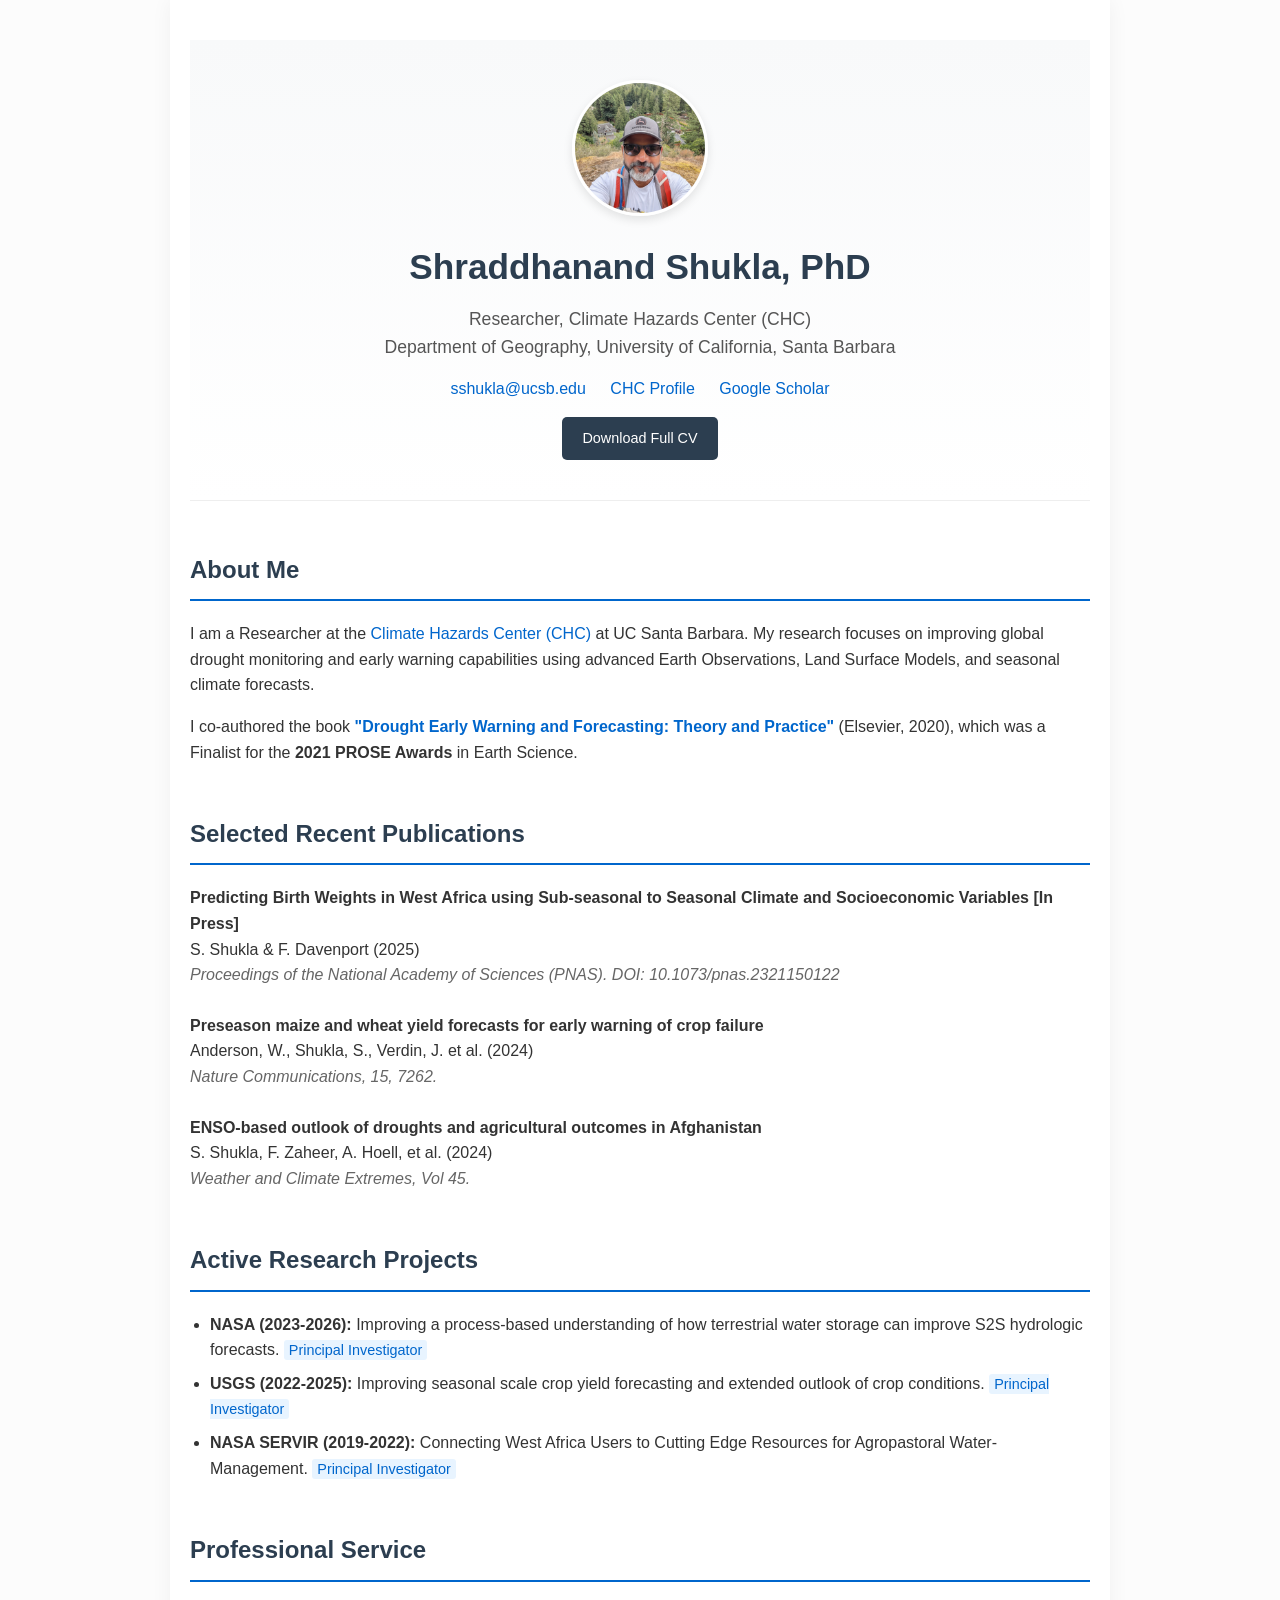
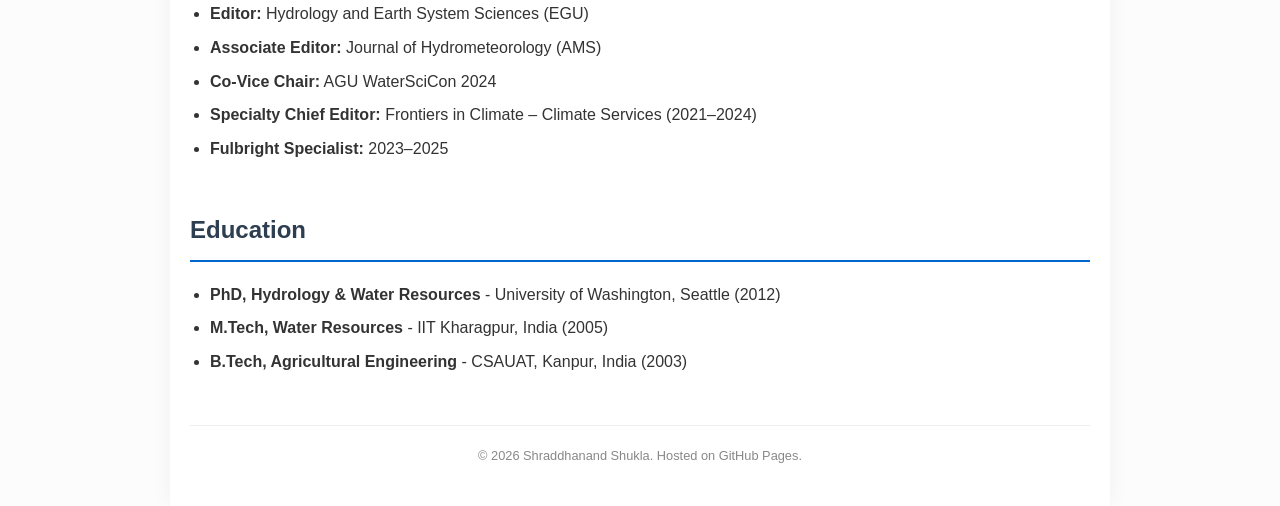
==== index.html @ ea3b76b4 "Revise Fulbright Specialist dates and remove paragraph Updated the Fulbright Specialist tenure and r" ====
<!DOCTYPE html>
<html lang="en">
<head>
    <meta charset="UTF-8">
    <meta name="viewport" content="width=device-width, initial-scale=1.0">
    <title>Shraddhanand Shukla, PhD | Climate Hazards Center</title>
    <style>
        /* Modern, Clean Academic Styling */
        body { 
            font-family: -apple-system, BlinkMacSystemFont, "Segoe UI", Roboto, "Helvetica Neue", Arial, sans-serif; 
            line-height: 1.6; 
            color: #333; 
            background-color: #fcfcfc;
            margin: 0; 
            padding: 0; 
        }
        
        .container {
            max-width: 900px; 
            margin: 0 auto; 
            padding: 40px 20px; 
            background-color: #ffffff;
            box-shadow: 0 0 20px rgba(0,0,0,0.05);
            min-height: 100vh;
        }

        /* Header Section */
        header { 
            text-align: center; 
            padding-bottom: 40px; 
            border-bottom: 1px solid #eee; 
            margin-bottom: 40px;
            background: linear-gradient(to bottom, #f8f9fa, #ffffff);
            padding-top: 40px;
        }
        
        /* UPDATED: Profile Photo is now smaller (130px) */
        .profile-photo {
            width: 130px;
            height: 130px;
            border-radius: 50%;
            object-fit: cover;
            border: 3px solid white; /* Slightly thinner border */
            box-shadow: 0 4px 10px rgba(0,0,0,0.1);
            margin-bottom: 15px;
        }

        h1 { 
            margin: 0 0 10px 0; 
            color: #2c3e50; 
            font-size: 2.2em; /* Slightly adjusted for balance */
        }
        .subtitle { 
            color: #555; 
            font-size: 1.1em; 
            font-weight: 300; 
            margin-bottom: 15px; 
        }
        .contact-links { margin-top: 15px; }
        .contact-links a {
            color: #0066cc;
            text-decoration: none;
            margin: 0 10px;
            font-weight: 500;
        }
        .contact-links a:hover { text-decoration: underline; }

        /* Buttons */
        .btn {
            display: inline-block;
            background-color: #2c3e50;
            color: white !important;
            padding: 10px 20px;
            border-radius: 5px;
            text-decoration: none;
            font-size: 0.9em;
            margin-top: 15px;
        }
        .btn:hover { background-color: #445e76; }

        /* Sections */
        h2 { 
            color: #2c3e50; 
            border-bottom: 2px solid #0066cc; 
            padding-bottom: 10px; 
            margin-top: 50px; 
            font-size: 1.5em;
        }
        
        p a { color: #0066cc; text-decoration: none; }
        p a:hover { text-decoration: underline; }

        /* Research Items */
        .project-item, .pub-item { margin-bottom: 25px; }
        .pub-title { font-weight: 700; color: #333; }
        .pub-journal { font-style: italic; color: #666; }
        .highlight { background-color: #e8f4ff; padding: 2px 5px; border-radius: 3px; font-size: 0.9em; color: #0066cc; }

        ul { padding-left: 20px; }
        li { margin-bottom: 8px; }
        
        footer {
            margin-top: 50px; 
            padding-top: 20px; 
            border-top: 1px solid #eee; 
            color: #888; 
            font-size: 0.8em; 
            text-align: center;
        }
    </style>
</head>
<body>

<div class="container">

    <header>
        <img src="profile.jpg" alt="Shraddhanand Shukla" class="profile-photo">
        
        <h1>Shraddhanand Shukla, PhD</h1>
        <div class="subtitle">
            Researcher, Climate Hazards Center (CHC)<br>
            Department of Geography, University of California, Santa Barbara
        </div>
        <div class="contact-links">
            <a href="mailto:sshukla@ucsb.edu">sshukla@ucsb.edu</a>
            <a href="https://chc.ucsb.edu/people/shraddhanand-shukla" target="_blank">CHC Profile</a>
            <a href="https://scholar.google.com/citations?user=wtJoeUIAAAAJ&hl=en" target="_blank">Google Scholar</a>
        </div>
        
        <a href="cv.pdf" class="btn">Download Full CV</a>
    </header>

    <section>
        <h2>About Me</h2>
        <p>
            I am a Researcher at the <a href="https://chc.ucsb.edu/" target="_blank">Climate Hazards Center (CHC)</a> at UC Santa Barbara. 
            My research focuses on improving global drought monitoring and early warning capabilities using advanced Earth Observations, Land Surface Models, and seasonal climate forecasts.
        </p>
        <p>
            I co-authored the book <a href="https://www.sciencedirect.com/book/monograph/9780128140116/drought-early-warning-and-forecasting" target="_blank"><strong>"Drought Early Warning and Forecasting: Theory and Practice"</strong></a> (Elsevier, 2020), which was a Finalist for the <strong>2021 PROSE Awards</strong> in Earth Science.
        </p>
    </section>

    <section>
        <h2>Selected Recent Publications</h2>
        
        <div class="pub-item">
            <div class="pub-title">Predicting Birth Weights in West Africa using Sub-seasonal to Seasonal Climate and Socioeconomic Variables [In Press]</div>
            <div>S. Shukla & F. Davenport (2025)</div>
            <div class="pub-journal">Proceedings of the National Academy of Sciences (PNAS). DOI: 10.1073/pnas.2321150122</div>
        </div>

        <div class="pub-item">
            <div class="pub-title">Preseason maize and wheat yield forecasts for early warning of crop failure</div>
            <div>Anderson, W., Shukla, S., Verdin, J. et al. (2024)</div>
            <div class="pub-journal">Nature Communications, 15, 7262.</div>
        </div>

        <div class="pub-item">
            <div class="pub-title">ENSO-based outlook of droughts and agricultural outcomes in Afghanistan</div>
            <div>S. Shukla, F. Zaheer, A. Hoell, et al. (2024)</div>
            <div class="pub-journal">Weather and Climate Extremes, Vol 45.</div>
        </div>
    </section>

    <section>
        <h2>Active Research Projects</h2>
        <ul>
            <li>
                <strong>NASA (2023-2026):</strong> Improving a process-based understanding of how terrestrial water storage can improve S2S hydrologic forecasts. <span class="highlight">Principal Investigator</span>
            </li>
            <li>
                <strong>USGS (2022-2025):</strong> Improving seasonal scale crop yield forecasting and extended outlook of crop conditions. <span class="highlight">Principal Investigator</span>
            </li>
            <li>
                <strong>NASA SERVIR (2019-2022):</strong> Connecting West Africa Users to Cutting Edge Resources for Agropastoral Water-Management. <span class="highlight">Principal Investigator</span>
            </li>
        </ul>
    </section>

    <section>
        <h2>Professional Service</h2>
        <ul>
            <li><strong>Editor:</strong> Hydrology and Earth System Sciences (EGU)</li>
            <li><strong>Associate Editor:</strong> Journal of Hydrometeorology (AMS)</li>
            <li><strong>Co-Vice Chair:</strong> AGU WaterSciCon 2024</li>
            <li><strong>Specialty Chief Editor:</strong> Frontiers in Climate – Climate Services (2021–2024)</li>
            <li><strong>Fulbright Specialist:</strong> 2023–2025</li>
        </ul>
    </section>

    <section>
        <h2>Education</h2>
        <ul>
            <li><strong>PhD, Hydrology & Water Resources</strong> - University of Washington, Seattle (2012)</li>
            <li><strong>M.Tech, Water Resources</strong> - IIT Kharagpur, India (2005)</li>
            <li><strong>B.Tech, Agricultural Engineering</strong> - CSAUAT, Kanpur, India (2003)</li>
        </ul>
    </section>

    <footer>
        &copy; 2026 Shraddhanand Shukla. Hosted on GitHub Pages.
    </footer>

</div>

</body>
</html>
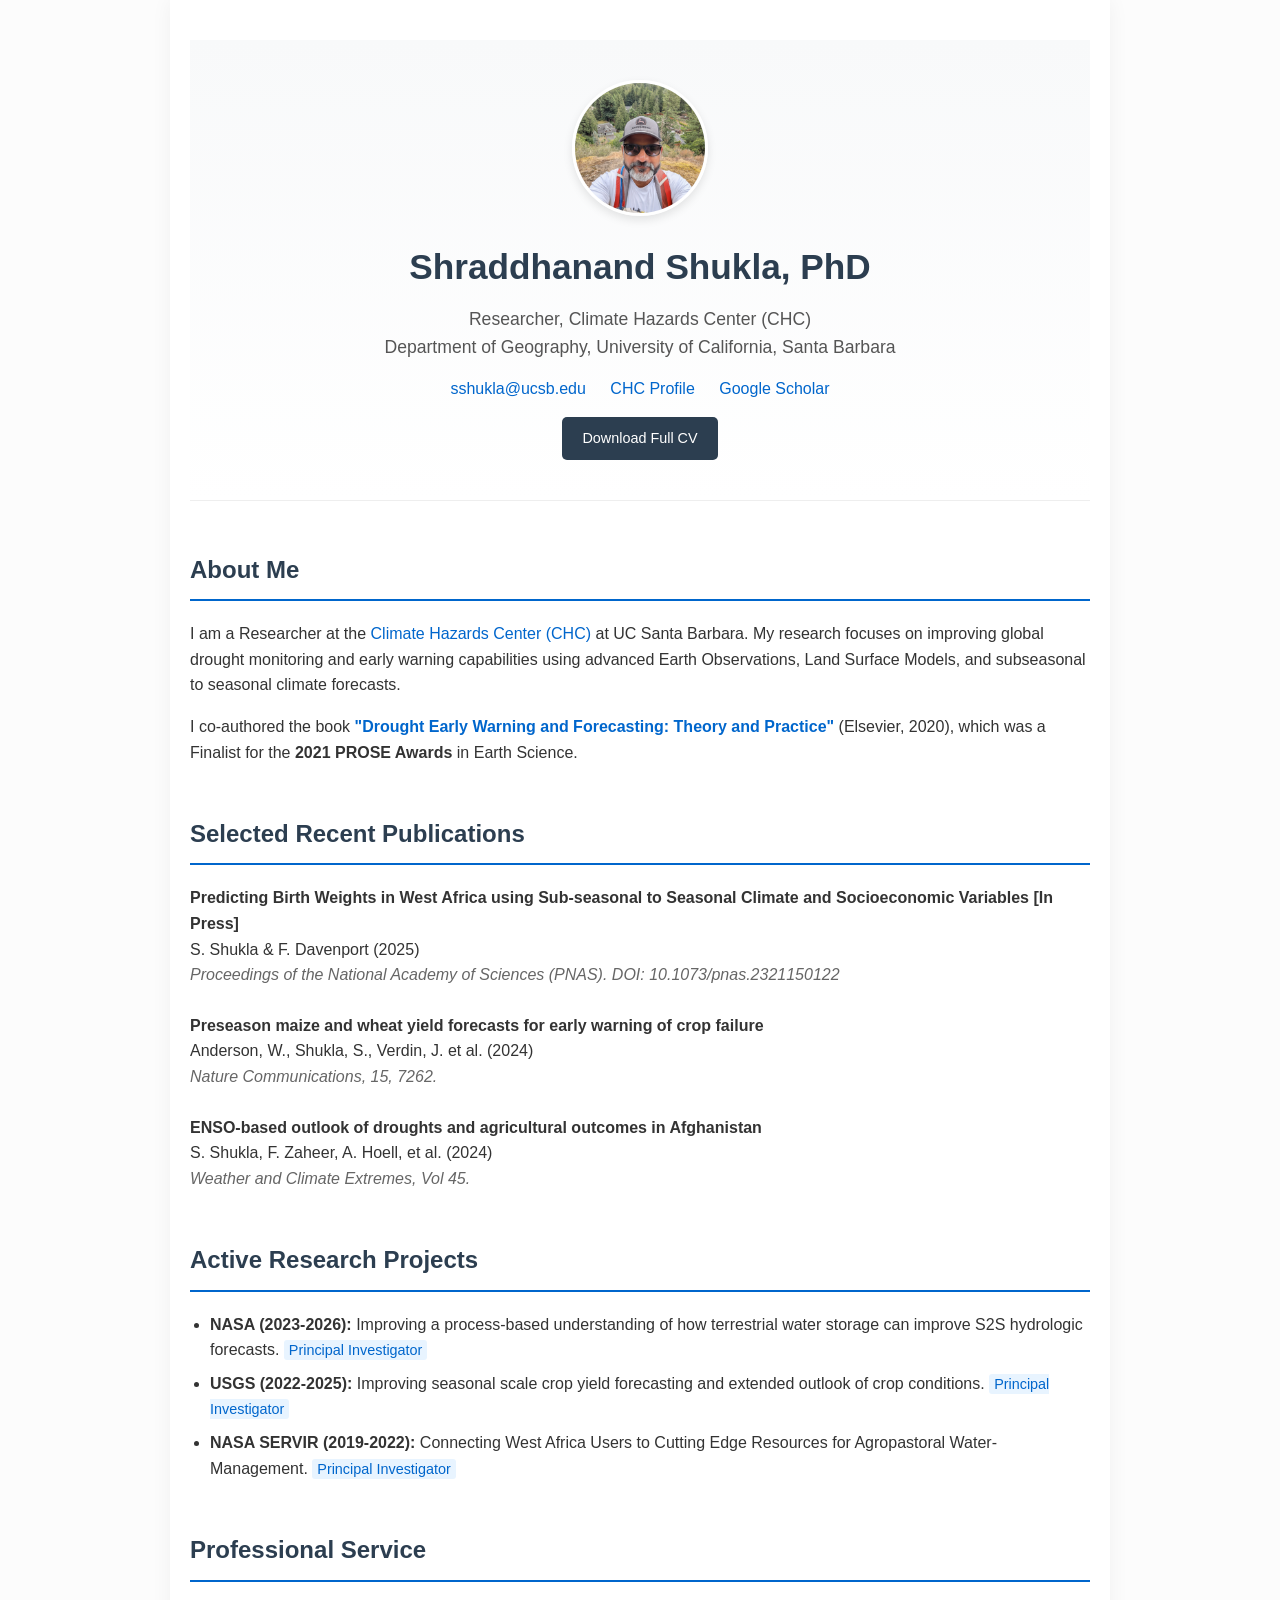
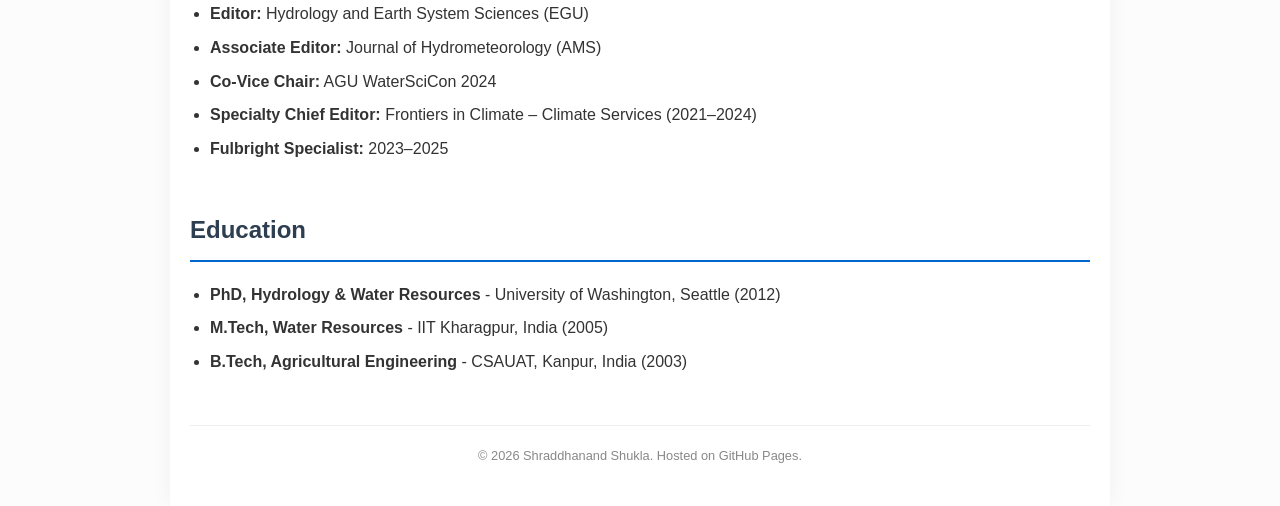
==== commit 16e3d433: "Update research focus to include subseasonal forecasts" ====
--- a/index.html
+++ b/index.html
@@ -134,7 +134,7 @@
         <h2>About Me</h2>
         <p>
             I am a Researcher at the <a href="https://chc.ucsb.edu/" target="_blank">Climate Hazards Center (CHC)</a> at UC Santa Barbara. 
-            My research focuses on improving global drought monitoring and early warning capabilities using advanced Earth Observations, Land Surface Models, and seasonal climate forecasts.
+            My research focuses on improving global drought monitoring and early warning capabilities using advanced Earth Observations, Land Surface Models, and subseasonal to seasonal climate forecasts.
         </p>
         <p>
             I co-authored the book <a href="https://www.sciencedirect.com/book/monograph/9780128140116/drought-early-warning-and-forecasting" target="_blank"><strong>"Drought Early Warning and Forecasting: Theory and Practice"</strong></a> (Elsevier, 2020), which was a Finalist for the <strong>2021 PROSE Awards</strong> in Earth Science.
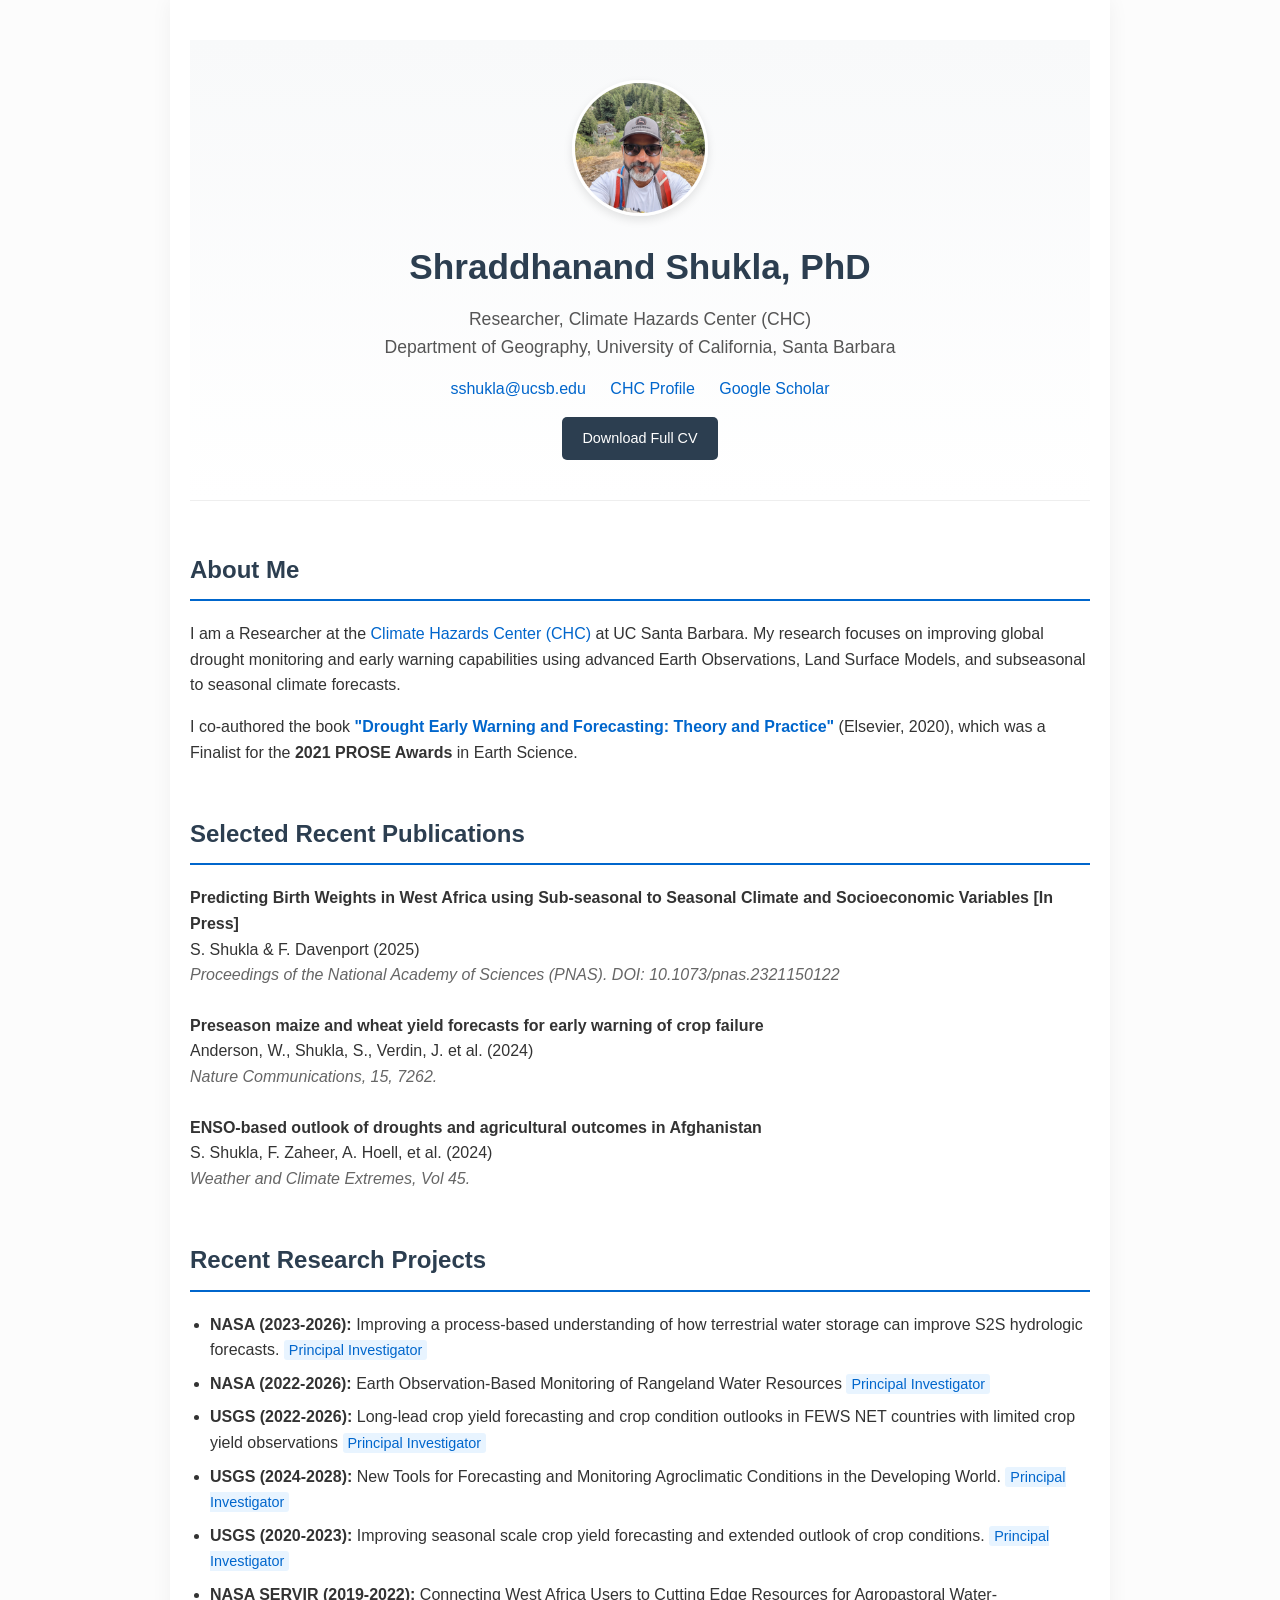
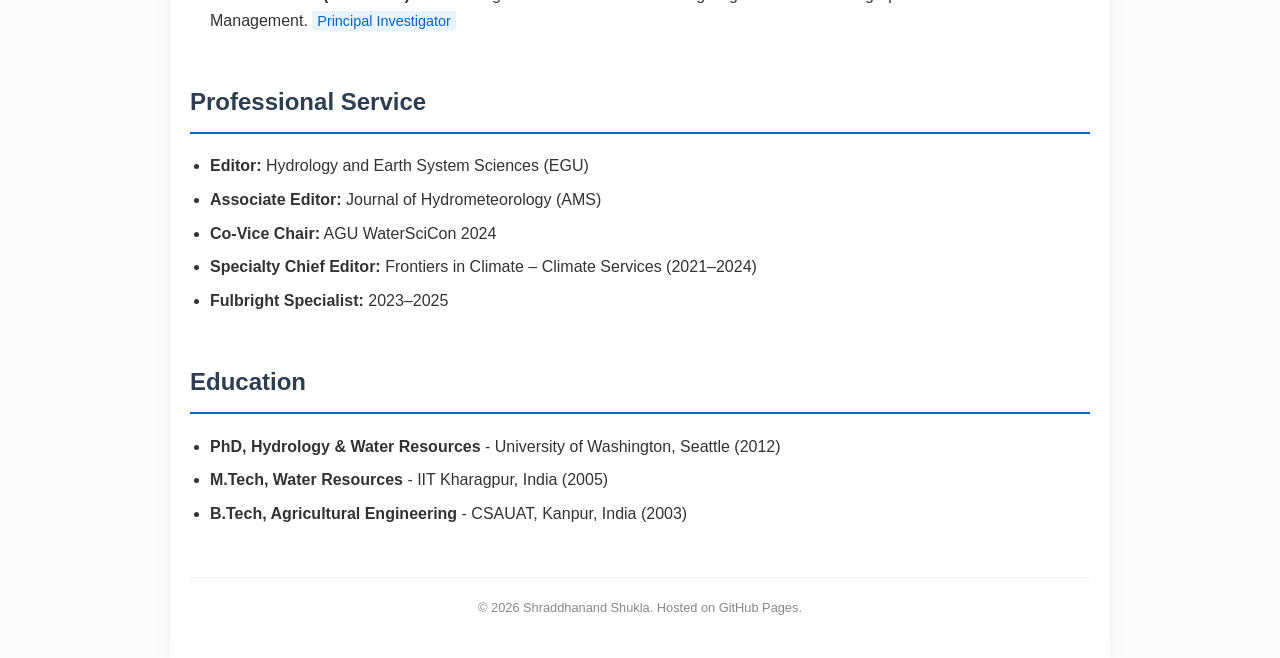
==== commit 0e12c25b: "Rename section from 'Active' to 'Recent Research Projects'" ====
--- a/index.html
+++ b/index.html
@@ -164,14 +164,24 @@
     </section>
 
     <section>
-        <h2>Active Research Projects</h2>
+        <h2>Recent Research Projects</h2>
         <ul>
             <li>
                 <strong>NASA (2023-2026):</strong> Improving a process-based understanding of how terrestrial water storage can improve S2S hydrologic forecasts. <span class="highlight">Principal Investigator</span>
             </li>
+             <li>
+                <strong>NASA (2022-2026):</strong> Earth Observation-Based Monitoring of Rangeland Water Resources <span class="highlight">Principal Investigator</span>
+            </li>
             <li>
-                <strong>USGS (2022-2025):</strong> Improving seasonal scale crop yield forecasting and extended outlook of crop conditions. <span class="highlight">Principal Investigator</span>
-            </li>
+                <strong>USGS (2022-2026):</strong> Long-lead crop yield forecasting and crop condition outlooks in FEWS NET countries with limited crop yield observations 
+ <span class="highlight">Principal Investigator</span>
+            </li>
+             <li>
+                <strong>USGS (2024-2028):</strong> New Tools for Forecasting and Monitoring Agroclimatic Conditions in the Developing World. <span class="highlight">Principal Investigator</span>
+            </li>
+             <li>
+                <strong>USGS (2020-2023):</strong> Improving seasonal scale crop yield forecasting and extended outlook of crop conditions. <span class="highlight">Principal Investigator</span>
+            </li>   
             <li>
                 <strong>NASA SERVIR (2019-2022):</strong> Connecting West Africa Users to Cutting Edge Resources for Agropastoral Water-Management. <span class="highlight">Principal Investigator</span>
             </li>
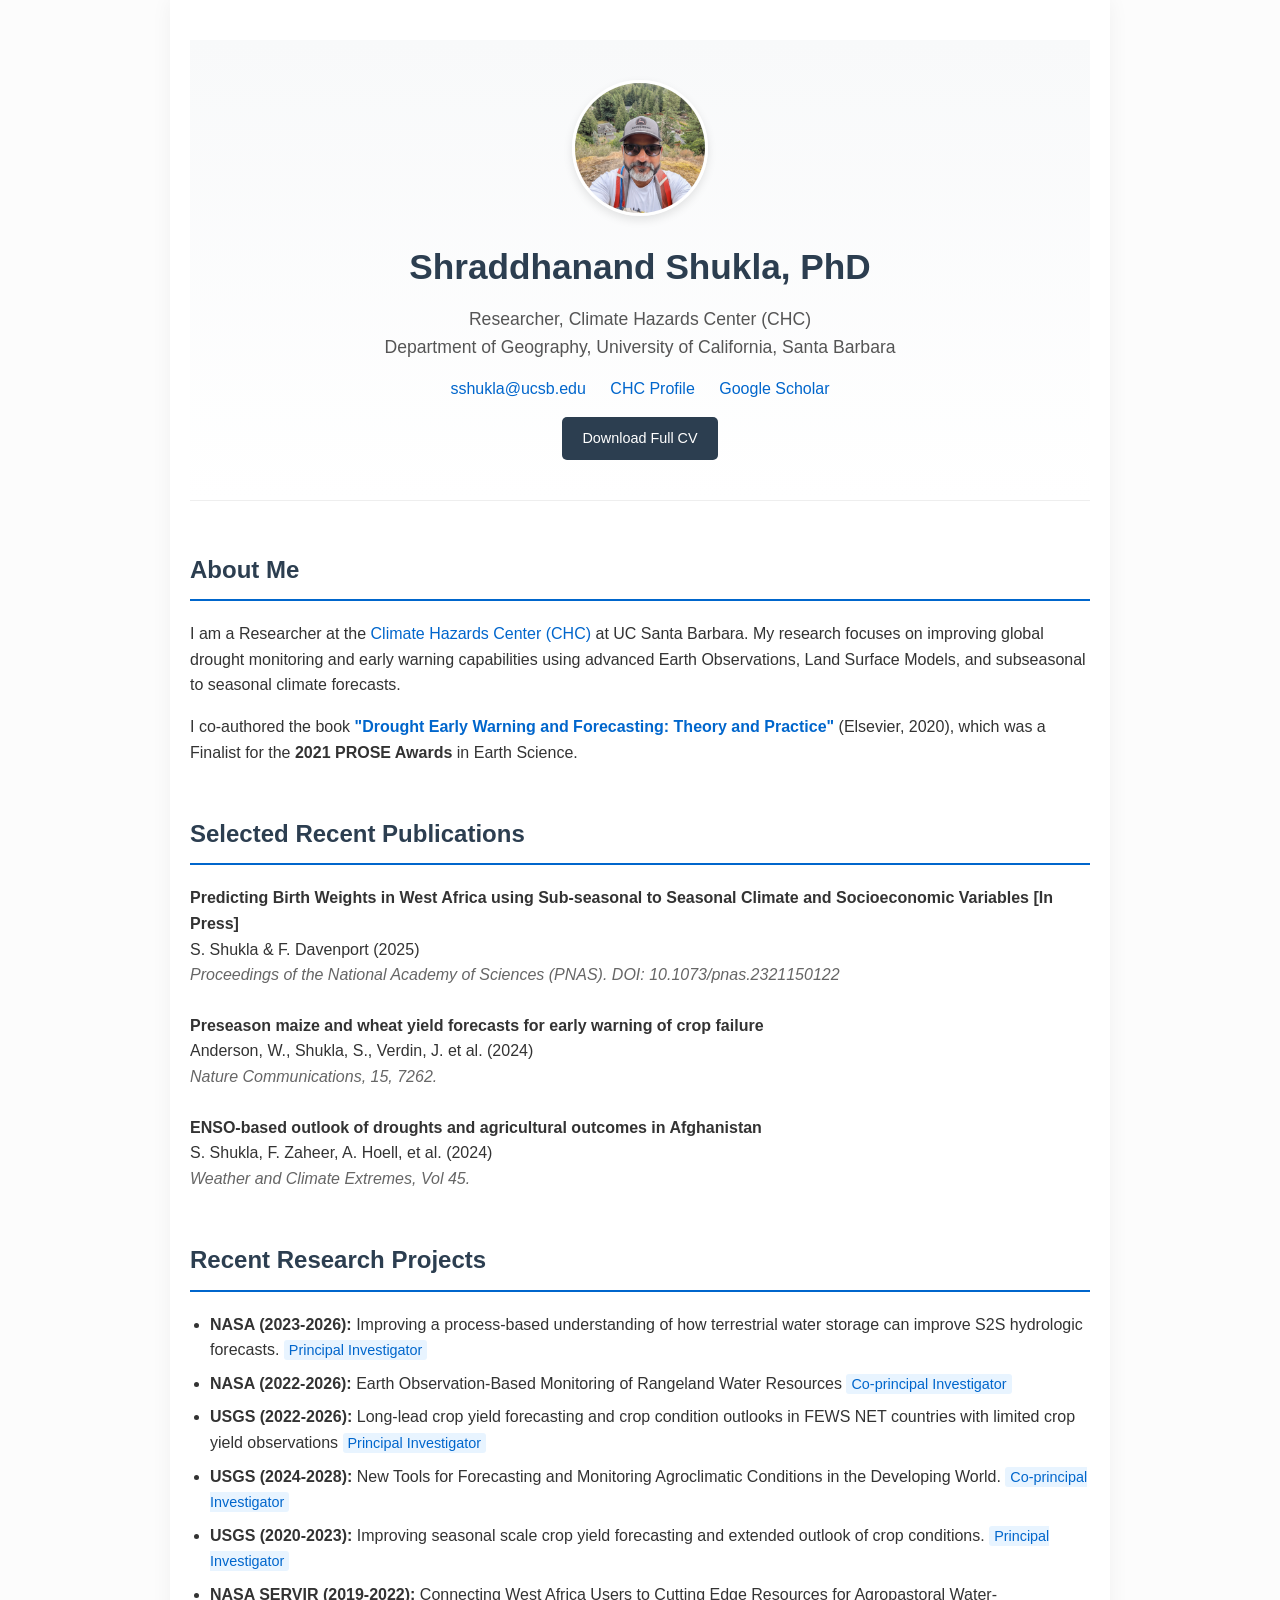
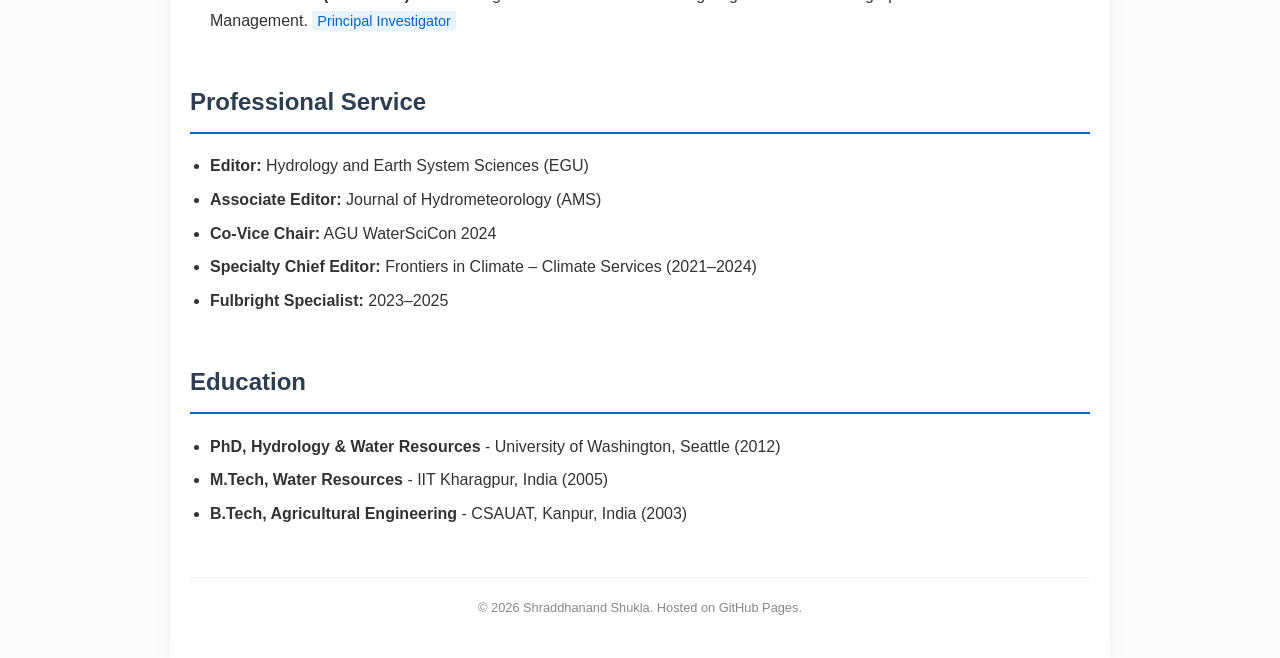
==== commit ad7dcee0: "Update investigator roles in project listings" ====
--- a/index.html
+++ b/index.html
@@ -170,14 +170,14 @@
                 <strong>NASA (2023-2026):</strong> Improving a process-based understanding of how terrestrial water storage can improve S2S hydrologic forecasts. <span class="highlight">Principal Investigator</span>
             </li>
              <li>
-                <strong>NASA (2022-2026):</strong> Earth Observation-Based Monitoring of Rangeland Water Resources <span class="highlight">Principal Investigator</span>
+                <strong>NASA (2022-2026):</strong> Earth Observation-Based Monitoring of Rangeland Water Resources <span class="highlight">Co-principal Investigator</span>
             </li>
             <li>
                 <strong>USGS (2022-2026):</strong> Long-lead crop yield forecasting and crop condition outlooks in FEWS NET countries with limited crop yield observations 
  <span class="highlight">Principal Investigator</span>
             </li>
              <li>
-                <strong>USGS (2024-2028):</strong> New Tools for Forecasting and Monitoring Agroclimatic Conditions in the Developing World. <span class="highlight">Principal Investigator</span>
+                <strong>USGS (2024-2028):</strong> New Tools for Forecasting and Monitoring Agroclimatic Conditions in the Developing World. <span class="highlight">Co-principal Investigator</span>
             </li>
              <li>
                 <strong>USGS (2020-2023):</strong> Improving seasonal scale crop yield forecasting and extended outlook of crop conditions. <span class="highlight">Principal Investigator</span>
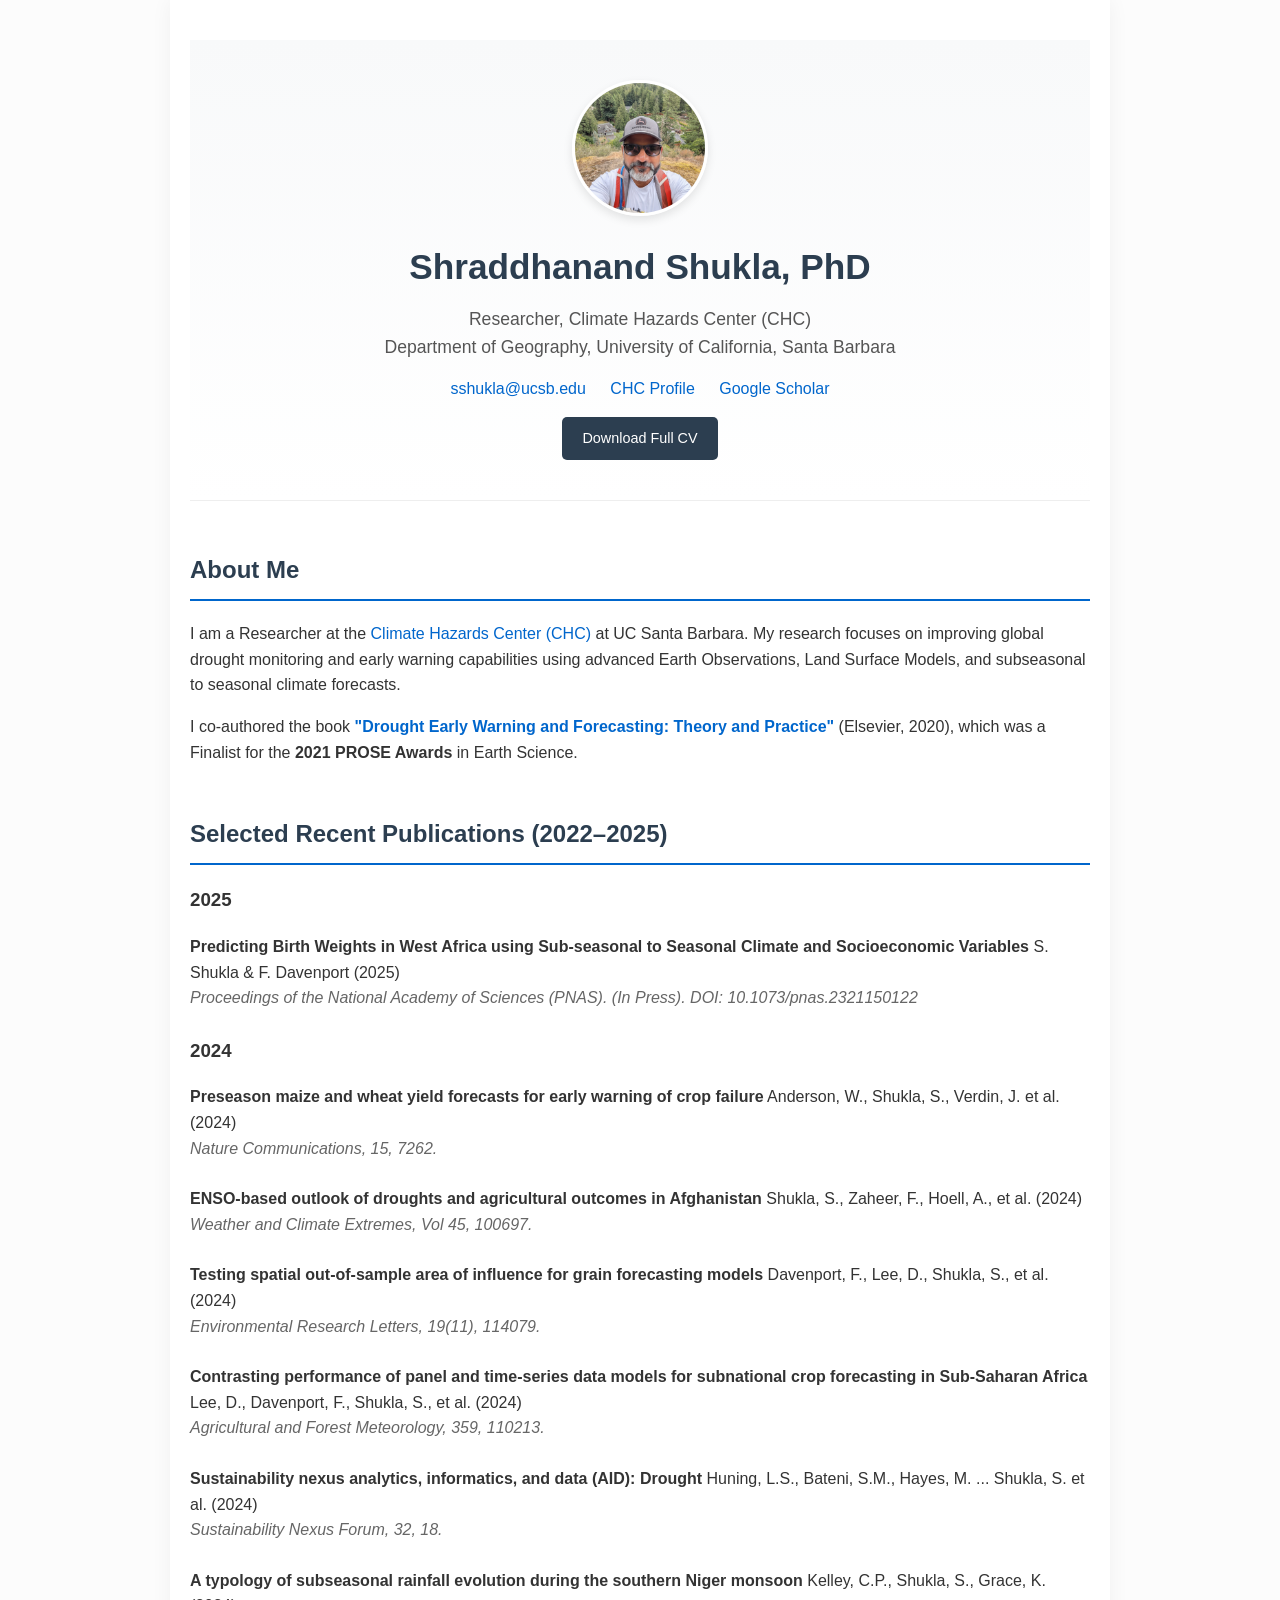
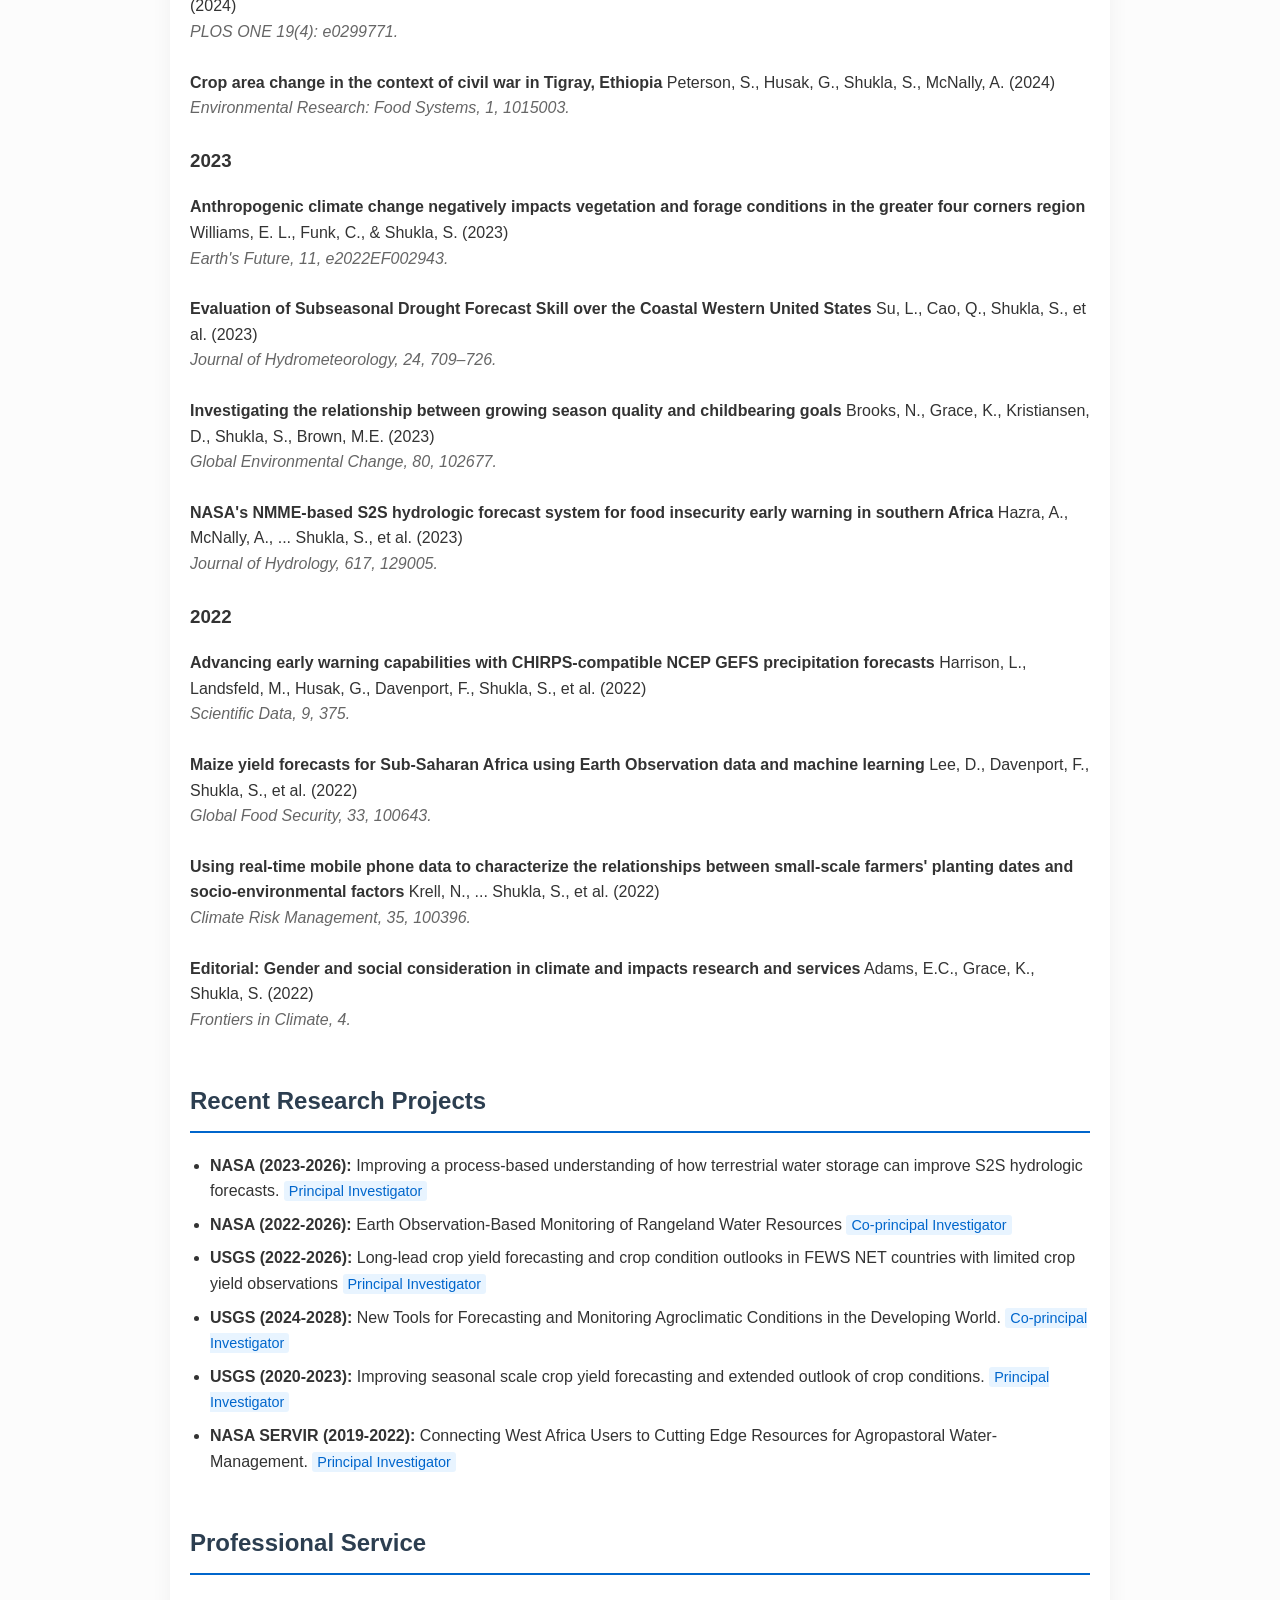
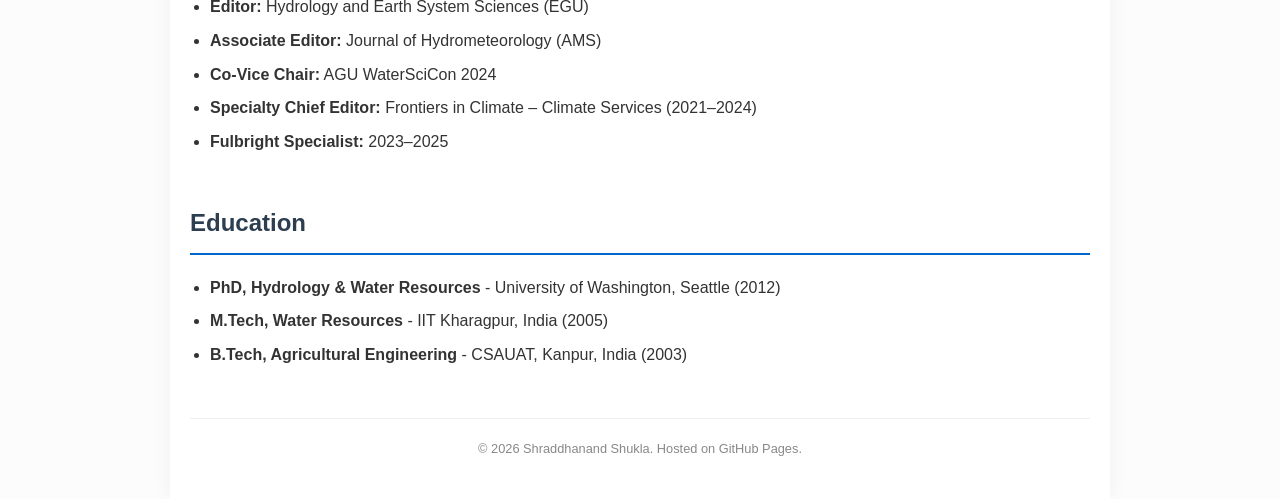
==== commit 9df3673b: "Update publication section with new entries and years" ====
--- a/index.html
+++ b/index.html
@@ -142,25 +142,108 @@
     </section>
 
     <section>
-        <h2>Selected Recent Publications</h2>
-        
-        <div class="pub-item">
-            <div class="pub-title">Predicting Birth Weights in West Africa using Sub-seasonal to Seasonal Climate and Socioeconomic Variables [In Press]</div>
-            <div>S. Shukla & F. Davenport (2025)</div>
-            <div class="pub-journal">Proceedings of the National Academy of Sciences (PNAS). DOI: 10.1073/pnas.2321150122</div>
-        </div>
-
-        <div class="pub-item">
-            <div class="pub-title">Preseason maize and wheat yield forecasts for early warning of crop failure</div>
-            <div>Anderson, W., Shukla, S., Verdin, J. et al. (2024)</div>
+        <h2>Selected Recent Publications (2022–2025)</h2>
+
+        <h3>2025</h3>
+        <div class="pub-item">
+            <span class="pub-title">Predicting Birth Weights in West Africa using Sub-seasonal to Seasonal Climate and Socioeconomic Variables</span>
+            S. Shukla & F. Davenport (2025)
+            <div class="pub-journal">Proceedings of the National Academy of Sciences (PNAS). (In Press). DOI: 10.1073/pnas.2321150122</div>
+        </div>
+
+        <h3>2024</h3>
+        <div class="pub-item">
+            <span class="pub-title">Preseason maize and wheat yield forecasts for early warning of crop failure</span>
+            Anderson, W., Shukla, S., Verdin, J. et al. (2024)
             <div class="pub-journal">Nature Communications, 15, 7262.</div>
         </div>
 
         <div class="pub-item">
-            <div class="pub-title">ENSO-based outlook of droughts and agricultural outcomes in Afghanistan</div>
-            <div>S. Shukla, F. Zaheer, A. Hoell, et al. (2024)</div>
-            <div class="pub-journal">Weather and Climate Extremes, Vol 45.</div>
-        </div>
+            <span class="pub-title">ENSO-based outlook of droughts and agricultural outcomes in Afghanistan</span>
+            Shukla, S., Zaheer, F., Hoell, A., et al. (2024)
+            <div class="pub-journal">Weather and Climate Extremes, Vol 45, 100697.</div>
+        </div>
+
+        <div class="pub-item">
+            <span class="pub-title">Testing spatial out-of-sample area of influence for grain forecasting models</span>
+            Davenport, F., Lee, D., Shukla, S., et al. (2024)
+            <div class="pub-journal">Environmental Research Letters, 19(11), 114079.</div>
+        </div>
+
+        <div class="pub-item">
+            <span class="pub-title">Contrasting performance of panel and time-series data models for subnational crop forecasting in Sub-Saharan Africa</span>
+            Lee, D., Davenport, F., Shukla, S., et al. (2024)
+            <div class="pub-journal">Agricultural and Forest Meteorology, 359, 110213.</div>
+        </div>
+
+        <div class="pub-item">
+            <span class="pub-title">Sustainability nexus analytics, informatics, and data (AID): Drought</span>
+            Huning, L.S., Bateni, S.M., Hayes, M. ... Shukla, S. et al. (2024)
+            <div class="pub-journal">Sustainability Nexus Forum, 32, 18.</div>
+        </div>
+        
+        <div class="pub-item">
+            <span class="pub-title">A typology of subseasonal rainfall evolution during the southern Niger monsoon</span>
+            Kelley, C.P., Shukla, S., Grace, K. (2024)
+            <div class="pub-journal">PLOS ONE 19(4): e0299771.</div>
+        </div>
+
+        <div class="pub-item">
+            <span class="pub-title">Crop area change in the context of civil war in Tigray, Ethiopia</span>
+            Peterson, S., Husak, G., Shukla, S., McNally, A. (2024)
+            <div class="pub-journal">Environmental Research: Food Systems, 1, 1015003.</div>
+        </div>
+
+        <h3>2023</h3>
+        <div class="pub-item">
+            <span class="pub-title">Anthropogenic climate change negatively impacts vegetation and forage conditions in the greater four corners region</span>
+            Williams, E. L., Funk, C., & Shukla, S. (2023)
+            <div class="pub-journal">Earth's Future, 11, e2022EF002943.</div>
+        </div>
+
+        <div class="pub-item">
+            <span class="pub-title">Evaluation of Subseasonal Drought Forecast Skill over the Coastal Western United States</span>
+            Su, L., Cao, Q., Shukla, S., et al. (2023)
+            <div class="pub-journal">Journal of Hydrometeorology, 24, 709–726.</div>
+        </div>
+
+        <div class="pub-item">
+            <span class="pub-title">Investigating the relationship between growing season quality and childbearing goals</span>
+            Brooks, N., Grace, K., Kristiansen, D., Shukla, S., Brown, M.E. (2023)
+            <div class="pub-journal">Global Environmental Change, 80, 102677.</div>
+        </div>
+        
+        <div class="pub-item">
+            <span class="pub-title">NASA's NMME-based S2S hydrologic forecast system for food insecurity early warning in southern Africa</span>
+            Hazra, A., McNally, A., ... Shukla, S., et al. (2023)
+            <div class="pub-journal">Journal of Hydrology, 617, 129005.</div>
+        </div>
+
+        <h3>2022</h3>
+        <div class="pub-item">
+            <span class="pub-title">Advancing early warning capabilities with CHIRPS-compatible NCEP GEFS precipitation forecasts</span>
+            Harrison, L., Landsfeld, M., Husak, G., Davenport, F., Shukla, S., et al. (2022)
+            <div class="pub-journal">Scientific Data, 9, 375.</div>
+        </div>
+
+        <div class="pub-item">
+            <span class="pub-title">Maize yield forecasts for Sub-Saharan Africa using Earth Observation data and machine learning</span>
+            Lee, D., Davenport, F., Shukla, S., et al. (2022)
+            <div class="pub-journal">Global Food Security, 33, 100643.</div>
+        </div>
+
+        <div class="pub-item">
+            <span class="pub-title">Using real-time mobile phone data to characterize the relationships between small-scale farmers' planting dates and socio-environmental factors</span>
+            Krell, N., ... Shukla, S., et al. (2022)
+            <div class="pub-journal">Climate Risk Management, 35, 100396.</div>
+        </div>
+        
+        <div class="pub-item">
+            <span class="pub-title">Editorial: Gender and social consideration in climate and impacts research and services</span>
+            Adams, E.C., Grace, K., Shukla, S. (2022)
+            <div class="pub-journal">Frontiers in Climate, 4.</div>
+        </div>
+
     </section>
 
     <section>
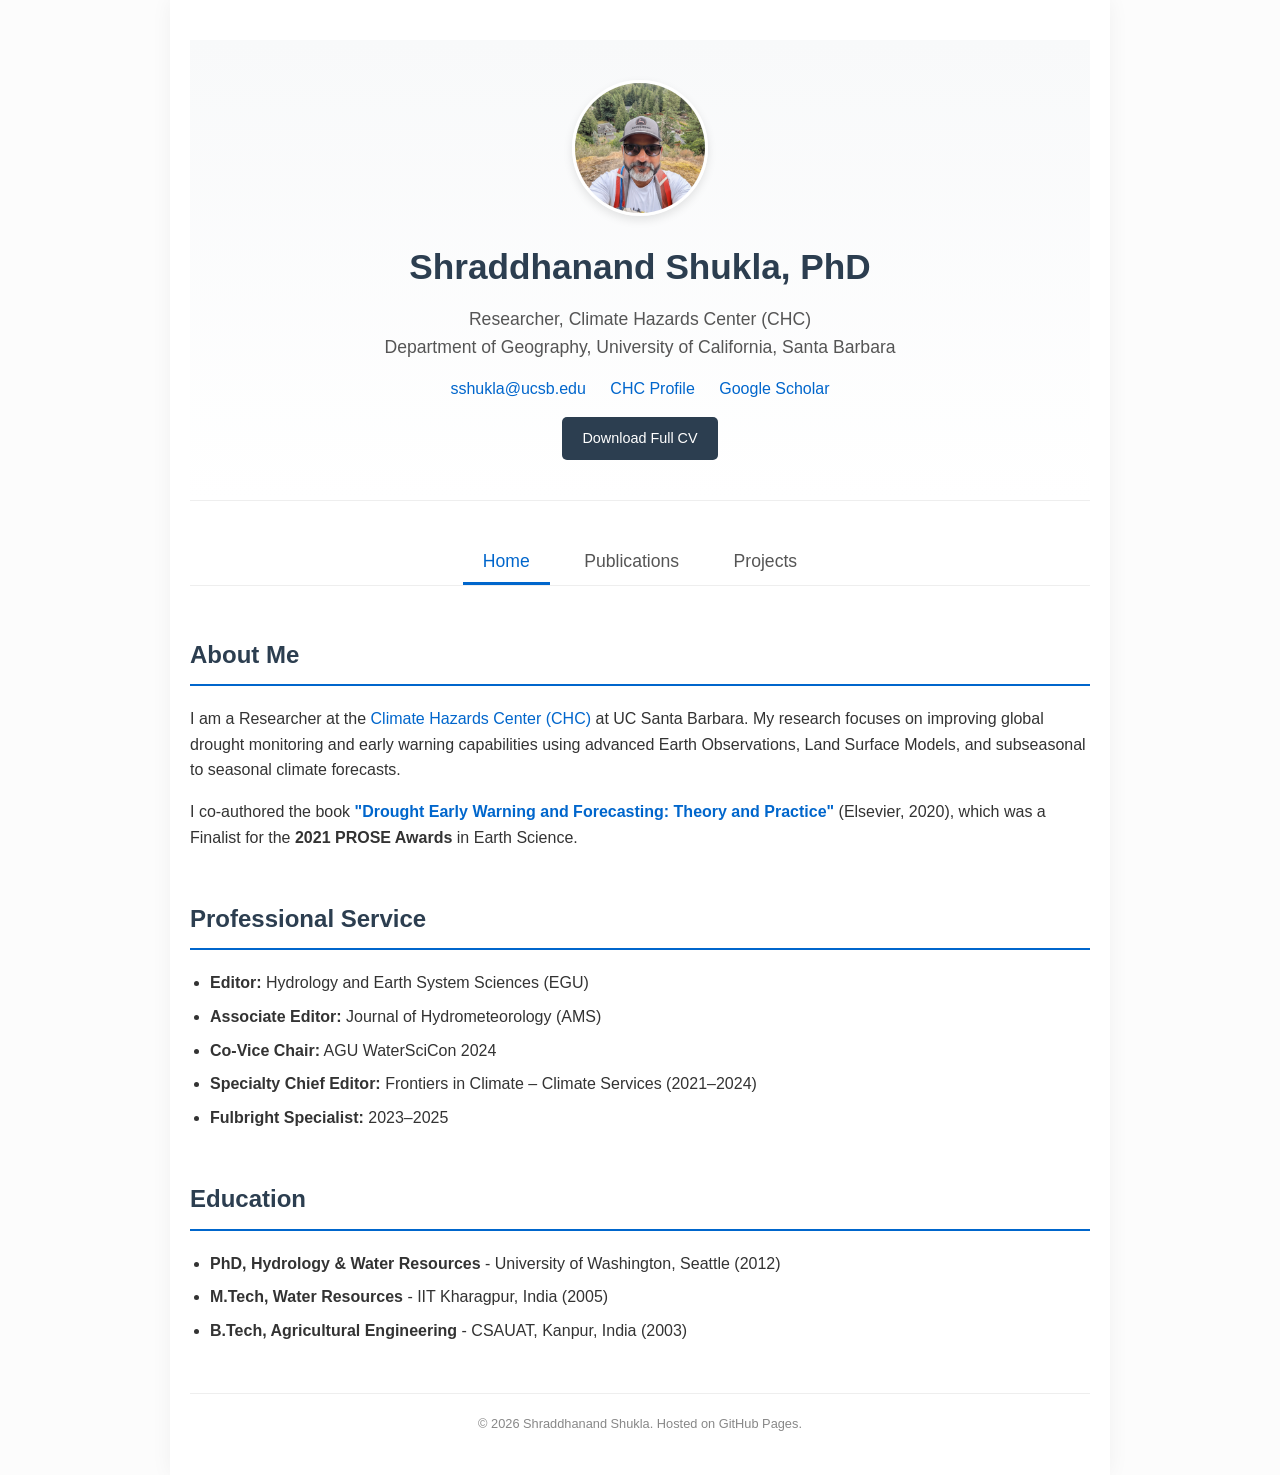
==== commit 1cd287f1: "Added new tabs to the homepage for Project and Publications" ====
--- a/index.html
+++ b/index.html
@@ -107,6 +107,30 @@
             font-size: 0.8em; 
             text-align: center;
         }
+
+        /* Tab Navigation */
+        .nav-container {
+            text-align: center;
+            margin-bottom: 30px;
+            border-bottom: 1px solid #eee;
+        }
+        .nav-btn {
+            background: none;
+            border: none;
+            font-size: 1.1em;
+            color: #555;
+            padding: 10px 20px;
+            cursor: pointer;
+            margin: 0 5px;
+            border-bottom: 3px solid transparent;
+            font-weight: 500;
+        }
+        .nav-btn:hover { color: #0066cc; }
+        .nav-btn.active { color: #0066cc; border-bottom: 3px solid #0066cc; }
+        
+        .tab-content { display: none; animation: fadeIn 0.5s; }
+        .tab-content.active { display: block; }
+        @keyframes fadeIn { from { opacity: 0; } to { opacity: 1; } }
     </style>
 </head>
 <body>
@@ -130,6 +154,13 @@
         <a href="cv.pdf" class="btn">Download Full CV</a>
     </header>
 
+    <div class="nav-container">
+        <button class="nav-btn active" onclick="openTab(event, 'home')">Home</button>
+        <button class="nav-btn" onclick="openTab(event, 'publications')">Publications</button>
+        <button class="nav-btn" onclick="openTab(event, 'projects')">Projects</button>
+    </div>
+
+    <div id="home" class="tab-content active">
     <section>
         <h2>About Me</h2>
         <p>
@@ -140,137 +171,7 @@
             I co-authored the book <a href="https://www.sciencedirect.com/book/monograph/9780128140116/drought-early-warning-and-forecasting" target="_blank"><strong>"Drought Early Warning and Forecasting: Theory and Practice"</strong></a> (Elsevier, 2020), which was a Finalist for the <strong>2021 PROSE Awards</strong> in Earth Science.
         </p>
     </section>
-
-    <section>
-        <h2>Selected Recent Publications (2022–2025)</h2>
-
-        <h3>2025</h3>
-        <div class="pub-item">
-            <span class="pub-title">Predicting Birth Weights in West Africa using Sub-seasonal to Seasonal Climate and Socioeconomic Variables</span>
-            S. Shukla & F. Davenport (2025)
-            <div class="pub-journal">Proceedings of the National Academy of Sciences (PNAS). (In Press). DOI: 10.1073/pnas.2321150122</div>
-        </div>
-
-        <h3>2024</h3>
-        <div class="pub-item">
-            <span class="pub-title">Preseason maize and wheat yield forecasts for early warning of crop failure</span>
-            Anderson, W., Shukla, S., Verdin, J. et al. (2024)
-            <div class="pub-journal">Nature Communications, 15, 7262.</div>
-        </div>
-
-        <div class="pub-item">
-            <span class="pub-title">ENSO-based outlook of droughts and agricultural outcomes in Afghanistan</span>
-            Shukla, S., Zaheer, F., Hoell, A., et al. (2024)
-            <div class="pub-journal">Weather and Climate Extremes, Vol 45, 100697.</div>
-        </div>
-
-        <div class="pub-item">
-            <span class="pub-title">Testing spatial out-of-sample area of influence for grain forecasting models</span>
-            Davenport, F., Lee, D., Shukla, S., et al. (2024)
-            <div class="pub-journal">Environmental Research Letters, 19(11), 114079.</div>
-        </div>
-
-        <div class="pub-item">
-            <span class="pub-title">Contrasting performance of panel and time-series data models for subnational crop forecasting in Sub-Saharan Africa</span>
-            Lee, D., Davenport, F., Shukla, S., et al. (2024)
-            <div class="pub-journal">Agricultural and Forest Meteorology, 359, 110213.</div>
-        </div>
-
-        <div class="pub-item">
-            <span class="pub-title">Sustainability nexus analytics, informatics, and data (AID): Drought</span>
-            Huning, L.S., Bateni, S.M., Hayes, M. ... Shukla, S. et al. (2024)
-            <div class="pub-journal">Sustainability Nexus Forum, 32, 18.</div>
-        </div>
-        
-        <div class="pub-item">
-            <span class="pub-title">A typology of subseasonal rainfall evolution during the southern Niger monsoon</span>
-            Kelley, C.P., Shukla, S., Grace, K. (2024)
-            <div class="pub-journal">PLOS ONE 19(4): e0299771.</div>
-        </div>
-
-        <div class="pub-item">
-            <span class="pub-title">Crop area change in the context of civil war in Tigray, Ethiopia</span>
-            Peterson, S., Husak, G., Shukla, S., McNally, A. (2024)
-            <div class="pub-journal">Environmental Research: Food Systems, 1, 1015003.</div>
-        </div>
-
-        <h3>2023</h3>
-        <div class="pub-item">
-            <span class="pub-title">Anthropogenic climate change negatively impacts vegetation and forage conditions in the greater four corners region</span>
-            Williams, E. L., Funk, C., & Shukla, S. (2023)
-            <div class="pub-journal">Earth's Future, 11, e2022EF002943.</div>
-        </div>
-
-        <div class="pub-item">
-            <span class="pub-title">Evaluation of Subseasonal Drought Forecast Skill over the Coastal Western United States</span>
-            Su, L., Cao, Q., Shukla, S., et al. (2023)
-            <div class="pub-journal">Journal of Hydrometeorology, 24, 709–726.</div>
-        </div>
-
-        <div class="pub-item">
-            <span class="pub-title">Investigating the relationship between growing season quality and childbearing goals</span>
-            Brooks, N., Grace, K., Kristiansen, D., Shukla, S., Brown, M.E. (2023)
-            <div class="pub-journal">Global Environmental Change, 80, 102677.</div>
-        </div>
-        
-        <div class="pub-item">
-            <span class="pub-title">NASA's NMME-based S2S hydrologic forecast system for food insecurity early warning in southern Africa</span>
-            Hazra, A., McNally, A., ... Shukla, S., et al. (2023)
-            <div class="pub-journal">Journal of Hydrology, 617, 129005.</div>
-        </div>
-
-        <h3>2022</h3>
-        <div class="pub-item">
-            <span class="pub-title">Advancing early warning capabilities with CHIRPS-compatible NCEP GEFS precipitation forecasts</span>
-            Harrison, L., Landsfeld, M., Husak, G., Davenport, F., Shukla, S., et al. (2022)
-            <div class="pub-journal">Scientific Data, 9, 375.</div>
-        </div>
-
-        <div class="pub-item">
-            <span class="pub-title">Maize yield forecasts for Sub-Saharan Africa using Earth Observation data and machine learning</span>
-            Lee, D., Davenport, F., Shukla, S., et al. (2022)
-            <div class="pub-journal">Global Food Security, 33, 100643.</div>
-        </div>
-
-        <div class="pub-item">
-            <span class="pub-title">Using real-time mobile phone data to characterize the relationships between small-scale farmers' planting dates and socio-environmental factors</span>
-            Krell, N., ... Shukla, S., et al. (2022)
-            <div class="pub-journal">Climate Risk Management, 35, 100396.</div>
-        </div>
-        
-        <div class="pub-item">
-            <span class="pub-title">Editorial: Gender and social consideration in climate and impacts research and services</span>
-            Adams, E.C., Grace, K., Shukla, S. (2022)
-            <div class="pub-journal">Frontiers in Climate, 4.</div>
-        </div>
-
-    </section>
-
-    <section>
-        <h2>Recent Research Projects</h2>
-        <ul>
-            <li>
-                <strong>NASA (2023-2026):</strong> Improving a process-based understanding of how terrestrial water storage can improve S2S hydrologic forecasts. <span class="highlight">Principal Investigator</span>
-            </li>
-             <li>
-                <strong>NASA (2022-2026):</strong> Earth Observation-Based Monitoring of Rangeland Water Resources <span class="highlight">Co-principal Investigator</span>
-            </li>
-            <li>
-                <strong>USGS (2022-2026):</strong> Long-lead crop yield forecasting and crop condition outlooks in FEWS NET countries with limited crop yield observations 
- <span class="highlight">Principal Investigator</span>
-            </li>
-             <li>
-                <strong>USGS (2024-2028):</strong> New Tools for Forecasting and Monitoring Agroclimatic Conditions in the Developing World. <span class="highlight">Co-principal Investigator</span>
-            </li>
-             <li>
-                <strong>USGS (2020-2023):</strong> Improving seasonal scale crop yield forecasting and extended outlook of crop conditions. <span class="highlight">Principal Investigator</span>
-            </li>   
-            <li>
-                <strong>NASA SERVIR (2019-2022):</strong> Connecting West Africa Users to Cutting Edge Resources for Agropastoral Water-Management. <span class="highlight">Principal Investigator</span>
-            </li>
-        </ul>
-    </section>
-
+    
     <section>
         <h2>Professional Service</h2>
         <ul>
@@ -290,6 +191,141 @@
             <li><strong>B.Tech, Agricultural Engineering</strong> - CSAUAT, Kanpur, India (2003)</li>
         </ul>
     </section>
+    </div>
+
+    <div id="publications" class="tab-content">
+    <section>
+        <h2>Selected Recent Publications (2022–2025)</h2>
+
+        <h3>2025</h3>
+        <div class="pub-item">
+            <span class="pub-title">Predicting Birth Weights in West Africa using Sub-seasonal to Seasonal Climate and Socioeconomic Variables</span>
+            S. Shukla & F. Davenport (2025)
+            <div class="pub-journal">Proceedings of the National Academy of Sciences (PNAS). (In Press). DOI: 10.1073/pnas.2321150122</div>
+        </div>
+
+        <h3>2024</h3>
+        <div class="pub-item">
+            <span class="pub-title">Preseason maize and wheat yield forecasts for early warning of crop failure</span>
+            Anderson, W., Shukla, S., Verdin, J. et al. (2024)
+            <div class="pub-journal">Nature Communications, 15, 7262.</div>
+        </div>
+
+        <div class="pub-item">
+            <span class="pub-title">ENSO-based outlook of droughts and agricultural outcomes in Afghanistan</span>
+            Shukla, S., Zaheer, F., Hoell, A., et al. (2024)
+            <div class="pub-journal">Weather and Climate Extremes, Vol 45, 100697.</div>
+        </div>
+
+        <div class="pub-item">
+            <span class="pub-title">Testing spatial out-of-sample area of influence for grain forecasting models</span>
+            Davenport, F., Lee, D., Shukla, S., et al. (2024)
+            <div class="pub-journal">Environmental Research Letters, 19(11), 114079.</div>
+        </div>
+
+        <div class="pub-item">
+            <span class="pub-title">Contrasting performance of panel and time-series data models for subnational crop forecasting in Sub-Saharan Africa</span>
+            Lee, D., Davenport, F., Shukla, S., et al. (2024)
+            <div class="pub-journal">Agricultural and Forest Meteorology, 359, 110213.</div>
+        </div>
+
+        <div class="pub-item">
+            <span class="pub-title">Sustainability nexus analytics, informatics, and data (AID): Drought</span>
+            Huning, L.S., Bateni, S.M., Hayes, M. ... Shukla, S. et al. (2024)
+            <div class="pub-journal">Sustainability Nexus Forum, 32, 18.</div>
+        </div>
+        
+        <div class="pub-item">
+            <span class="pub-title">A typology of subseasonal rainfall evolution during the southern Niger monsoon</span>
+            Kelley, C.P., Shukla, S., Grace, K. (2024)
+            <div class="pub-journal">PLOS ONE 19(4): e0299771.</div>
+        </div>
+
+        <div class="pub-item">
+            <span class="pub-title">Crop area change in the context of civil war in Tigray, Ethiopia</span>
+            Peterson, S., Husak, G., Shukla, S., McNally, A. (2024)
+            <div class="pub-journal">Environmental Research: Food Systems, 1, 1015003.</div>
+        </div>
+
+        <h3>2023</h3>
+        <div class="pub-item">
+            <span class="pub-title">Anthropogenic climate change negatively impacts vegetation and forage conditions in the greater four corners region</span>
+            Williams, E. L., Funk, C., & Shukla, S. (2023)
+            <div class="pub-journal">Earth's Future, 11, e2022EF002943.</div>
+        </div>
+
+        <div class="pub-item">
+            <span class="pub-title">Evaluation of Subseasonal Drought Forecast Skill over the Coastal Western United States</span>
+            Su, L., Cao, Q., Shukla, S., et al. (2023)
+            <div class="pub-journal">Journal of Hydrometeorology, 24, 709–726.</div>
+        </div>
+
+        <div class="pub-item">
+            <span class="pub-title">Investigating the relationship between growing season quality and childbearing goals</span>
+            Brooks, N., Grace, K., Kristiansen, D., Shukla, S., Brown, M.E. (2023)
+            <div class="pub-journal">Global Environmental Change, 80, 102677.</div>
+        </div>
+        
+        <div class="pub-item">
+            <span class="pub-title">NASA's NMME-based S2S hydrologic forecast system for food insecurity early warning in southern Africa</span>
+            Hazra, A., McNally, A., ... Shukla, S., et al. (2023)
+            <div class="pub-journal">Journal of Hydrology, 617, 129005.</div>
+        </div>
+
+        <h3>2022</h3>
+        <div class="pub-item">
+            <span class="pub-title">Advancing early warning capabilities with CHIRPS-compatible NCEP GEFS precipitation forecasts</span>
+            Harrison, L., Landsfeld, M., Husak, G., Davenport, F., Shukla, S., et al. (2022)
+            <div class="pub-journal">Scientific Data, 9, 375.</div>
+        </div>
+
+        <div class="pub-item">
+            <span class="pub-title">Maize yield forecasts for Sub-Saharan Africa using Earth Observation data and machine learning</span>
+            Lee, D., Davenport, F., Shukla, S., et al. (2022)
+            <div class="pub-journal">Global Food Security, 33, 100643.</div>
+        </div>
+
+        <div class="pub-item">
+            <span class="pub-title">Using real-time mobile phone data to characterize the relationships between small-scale farmers' planting dates and socio-environmental factors</span>
+            Krell, N., ... Shukla, S., et al. (2022)
+            <div class="pub-journal">Climate Risk Management, 35, 100396.</div>
+        </div>
+        
+        <div class="pub-item">
+            <span class="pub-title">Editorial: Gender and social consideration in climate and impacts research and services</span>
+            Adams, E.C., Grace, K., Shukla, S. (2022)
+            <div class="pub-journal">Frontiers in Climate, 4.</div>
+        </div>
+
+    </section>
+    </div>
+
+    <div id="projects" class="tab-content">
+    <section>
+        <h2>Recent Research Projects</h2>
+        <ul>
+            <li>
+                <strong>NASA (2023-2026):</strong> Improving a process-based understanding of how terrestrial water storage can improve S2S hydrologic forecasts. <span class="highlight">Principal Investigator</span>
+            </li>
+             <li>
+                <strong>NASA (2022-2026):</strong> Earth Observation-Based Monitoring of Rangeland Water Resources <span class="highlight">Co-principal Investigator</span>
+            </li>
+            <li>
+                <strong>USGS (2022-2026):</strong> Long-lead crop yield forecasting and crop condition outlooks in FEWS NET countries with limited crop yield observations 
+ <span class="highlight">Principal Investigator</span>
+            </li>
+             <li>
+                <strong>USGS (2024-2028):</strong> New Tools for Forecasting and Monitoring Agroclimatic Conditions in the Developing World. <span class="highlight">Co-principal Investigator</span>
+            </li>
+             <li>
+                <strong>USGS (2020-2023):</strong> Improving seasonal scale crop yield forecasting and extended outlook of crop conditions. <span class="highlight">Principal Investigator</span>
+            </li>   
+            <li>
+                <strong>NASA SERVIR (2019-2022):</strong> Connecting West Africa Users to Cutting Edge Resources for Agropastoral Water-Management. <span class="highlight">Principal Investigator</span>
+            </li>
+        </ul>
+    </section>
+    </div>
 
     <footer>
         &copy; 2026 Shraddhanand Shukla. Hosted on GitHub Pages.
@@ -297,5 +333,21 @@
 
 </div>
 
+<script>
+function openTab(evt, tabName) {
+    var i, tabcontent, tablinks;
+    tabcontent = document.getElementsByClassName("tab-content");
+    for (i = 0; i < tabcontent.length; i++) {
+        tabcontent[i].className = tabcontent[i].className.replace(" active", "");
+    }
+    tablinks = document.getElementsByClassName("nav-btn");
+    for (i = 0; i < tablinks.length; i++) {
+        tablinks[i].className = tablinks[i].className.replace(" active", "");
+    }
+    document.getElementById(tabName).className += " active";
+    evt.currentTarget.className += " active";
+}
+</script>
+
 </body>
 </html>
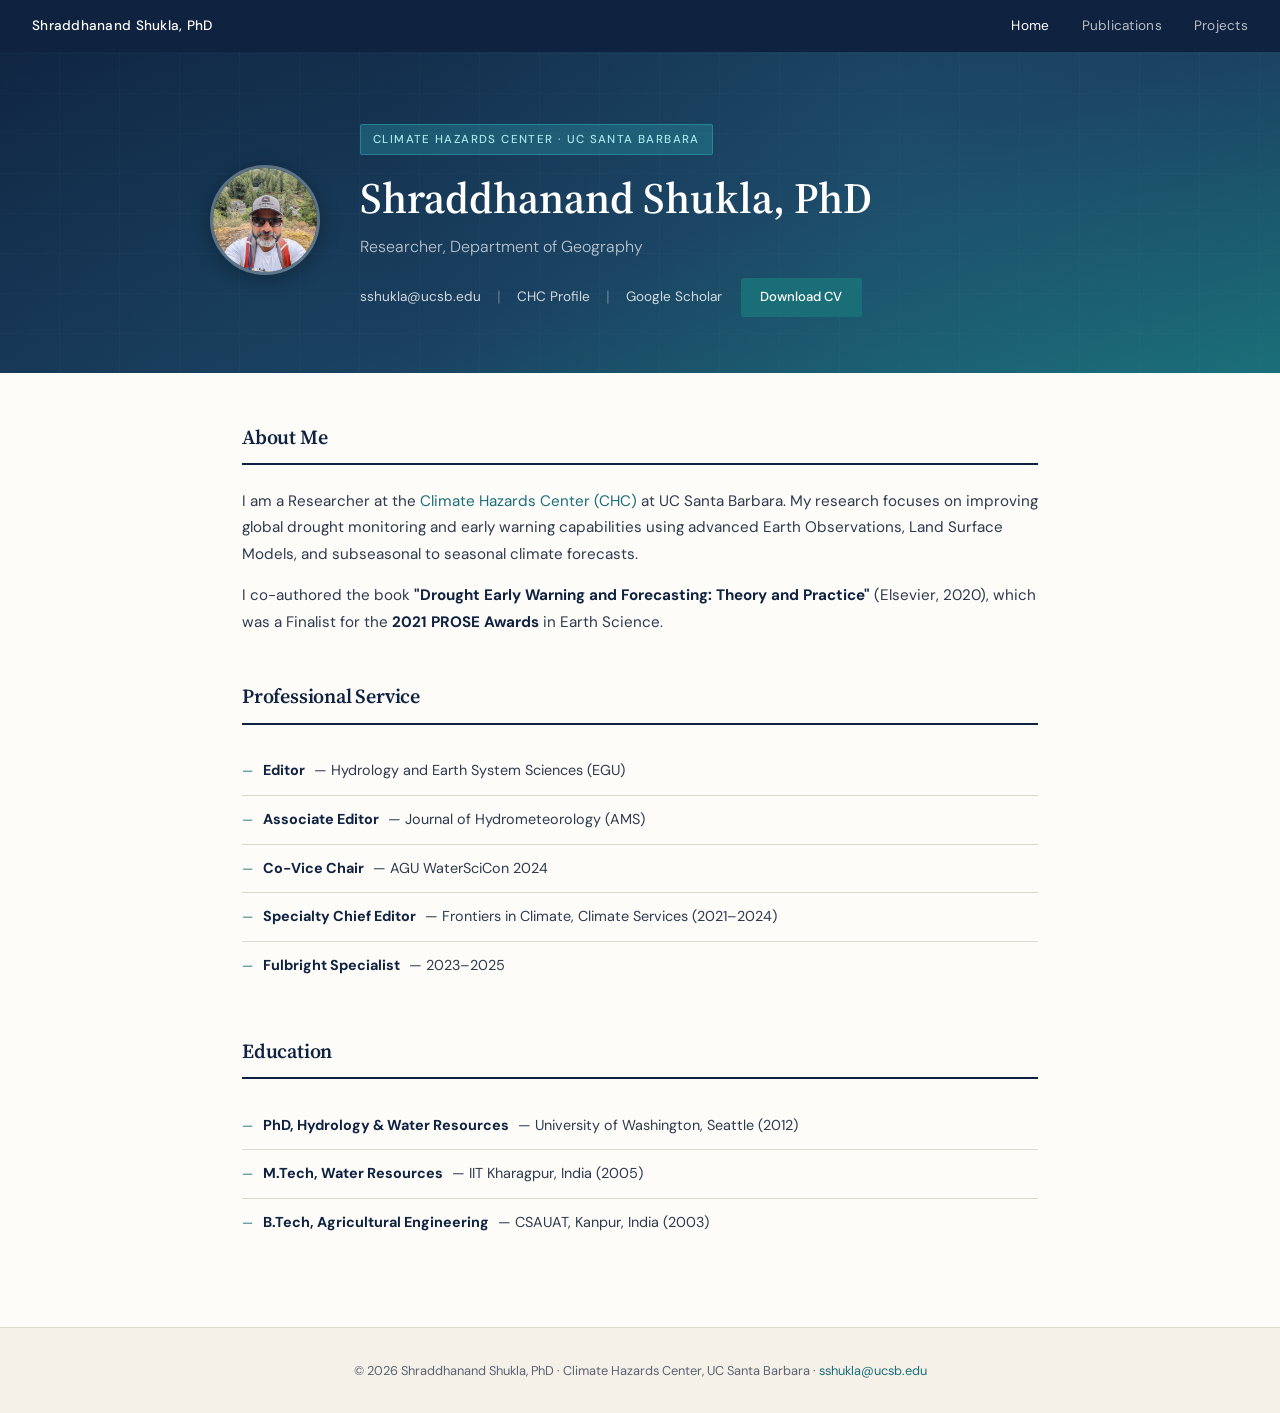
==== commit 82a53da8: "Updated website 03/02/2026. Updated format and asthetics. Added different pages for different websit" ====
--- a/index.html
+++ b/index.html
@@ -1,353 +1,107 @@
 <!DOCTYPE html>
 <html lang="en">
 <head>
-    <meta charset="UTF-8">
-    <meta name="viewport" content="width=device-width, initial-scale=1.0">
-    <title>Shraddhanand Shukla, PhD | Climate Hazards Center</title>
-    <style>
-        /* Modern, Clean Academic Styling */
-        body { 
-            font-family: -apple-system, BlinkMacSystemFont, "Segoe UI", Roboto, "Helvetica Neue", Arial, sans-serif; 
-            line-height: 1.6; 
-            color: #333; 
-            background-color: #fcfcfc;
-            margin: 0; 
-            padding: 0; 
-        }
-        
-        .container {
-            max-width: 900px; 
-            margin: 0 auto; 
-            padding: 40px 20px; 
-            background-color: #ffffff;
-            box-shadow: 0 0 20px rgba(0,0,0,0.05);
-            min-height: 100vh;
-        }
-
-        /* Header Section */
-        header { 
-            text-align: center; 
-            padding-bottom: 40px; 
-            border-bottom: 1px solid #eee; 
-            margin-bottom: 40px;
-            background: linear-gradient(to bottom, #f8f9fa, #ffffff);
-            padding-top: 40px;
-        }
-        
-        /* UPDATED: Profile Photo is now smaller (130px) */
-        .profile-photo {
-            width: 130px;
-            height: 130px;
-            border-radius: 50%;
-            object-fit: cover;
-            border: 3px solid white; /* Slightly thinner border */
-            box-shadow: 0 4px 10px rgba(0,0,0,0.1);
-            margin-bottom: 15px;
-        }
-
-        h1 { 
-            margin: 0 0 10px 0; 
-            color: #2c3e50; 
-            font-size: 2.2em; /* Slightly adjusted for balance */
-        }
-        .subtitle { 
-            color: #555; 
-            font-size: 1.1em; 
-            font-weight: 300; 
-            margin-bottom: 15px; 
-        }
-        .contact-links { margin-top: 15px; }
-        .contact-links a {
-            color: #0066cc;
-            text-decoration: none;
-            margin: 0 10px;
-            font-weight: 500;
-        }
-        .contact-links a:hover { text-decoration: underline; }
-
-        /* Buttons */
-        .btn {
-            display: inline-block;
-            background-color: #2c3e50;
-            color: white !important;
-            padding: 10px 20px;
-            border-radius: 5px;
-            text-decoration: none;
-            font-size: 0.9em;
-            margin-top: 15px;
-        }
-        .btn:hover { background-color: #445e76; }
-
-        /* Sections */
-        h2 { 
-            color: #2c3e50; 
-            border-bottom: 2px solid #0066cc; 
-            padding-bottom: 10px; 
-            margin-top: 50px; 
-            font-size: 1.5em;
-        }
-        
-        p a { color: #0066cc; text-decoration: none; }
-        p a:hover { text-decoration: underline; }
-
-        /* Research Items */
-        .project-item, .pub-item { margin-bottom: 25px; }
-        .pub-title { font-weight: 700; color: #333; }
-        .pub-journal { font-style: italic; color: #666; }
-        .highlight { background-color: #e8f4ff; padding: 2px 5px; border-radius: 3px; font-size: 0.9em; color: #0066cc; }
-
-        ul { padding-left: 20px; }
-        li { margin-bottom: 8px; }
-        
-        footer {
-            margin-top: 50px; 
-            padding-top: 20px; 
-            border-top: 1px solid #eee; 
-            color: #888; 
-            font-size: 0.8em; 
-            text-align: center;
-        }
-
-        /* Tab Navigation */
-        .nav-container {
-            text-align: center;
-            margin-bottom: 30px;
-            border-bottom: 1px solid #eee;
-        }
-        .nav-btn {
-            background: none;
-            border: none;
-            font-size: 1.1em;
-            color: #555;
-            padding: 10px 20px;
-            cursor: pointer;
-            margin: 0 5px;
-            border-bottom: 3px solid transparent;
-            font-weight: 500;
-        }
-        .nav-btn:hover { color: #0066cc; }
-        .nav-btn.active { color: #0066cc; border-bottom: 3px solid #0066cc; }
-        
-        .tab-content { display: none; animation: fadeIn 0.5s; }
-        .tab-content.active { display: block; }
-        @keyframes fadeIn { from { opacity: 0; } to { opacity: 1; } }
-    </style>
+  <meta charset="UTF-8" />
+  <meta name="viewport" content="width=device-width, initial-scale=1.0" />
+  <title>Shraddhanand Shukla, PhD | Climate Hazards Center</title>
+  <link rel="preconnect" href="https://fonts.googleapis.com">
+  <link rel="preconnect" href="https://fonts.gstatic.com" crossorigin>
+  <link href="https://fonts.googleapis.com/css2?family=Source+Serif+4:ital,opsz,wght@0,8..60,300;0,8..60,400;0,8..60,600;1,8..60,300&family=DM+Sans:wght@300;400;500&display=swap" rel="stylesheet">
+  <link rel="stylesheet" href="style.css" />
 </head>
 <body>
 
-<div class="container">
+<!-- NAV -->
+<nav>
+  <a href="index.html" class="home">Shraddhanand Shukla, PhD</a>
+  <a href="index.html" class="active">Home</a>
+  <a href="publications.html">Publications</a>
+  <a href="projects.html">Projects</a>
+</nav>
 
-    <header>
-        <img src="profile.jpg" alt="Shraddhanand Shukla" class="profile-photo">
-        
-        <h1>Shraddhanand Shukla, PhD</h1>
-        <div class="subtitle">
-            Researcher, Climate Hazards Center (CHC)<br>
-            Department of Geography, University of California, Santa Barbara
-        </div>
-        <div class="contact-links">
-            <a href="mailto:sshukla@ucsb.edu">sshukla@ucsb.edu</a>
-            <a href="https://chc.ucsb.edu/people/shraddhanand-shukla" target="_blank">CHC Profile</a>
-            <a href="https://scholar.google.com/citations?user=wtJoeUIAAAAJ&hl=en" target="_blank">Google Scholar</a>
-        </div>
-        
-        <a href="cv.pdf" class="btn">Download Full CV</a>
-    </header>
-
-    <div class="nav-container">
-        <button class="nav-btn active" onclick="openTab(event, 'home')">Home</button>
-        <button class="nav-btn" onclick="openTab(event, 'publications')">Publications</button>
-        <button class="nav-btn" onclick="openTab(event, 'projects')">Projects</button>
+<!-- HERO -->
+<div class="hero">
+  <div class="hero-inner" style="display:flex; gap:2.5rem; align-items:center; flex-wrap:wrap;">
+    <img src="profile.jpg" alt="Shraddhanand Shukla"
+         style="width:110px;height:110px;border-radius:50%;object-fit:cover;
+                border:3px solid rgba(255,255,255,0.3);flex-shrink:0;
+                box-shadow:0 4px 20px rgba(0,0,0,0.3);" />
+    <div>
+      <div class="hero-tag">Climate Hazards Center · UC Santa Barbara</div>
+      <h1>Shraddhanand Shukla, PhD</h1>
+      <div class="hero-subtitle">Researcher, Department of Geography</div>
+      <div style="display:flex;gap:1rem;flex-wrap:wrap;margin-top:1.1rem;align-items:center;">
+        <a href="mailto:sshukla@ucsb.edu"
+           style="color:rgba(255,255,255,0.8);font-size:0.85rem;text-decoration:none;">
+          sshukla@ucsb.edu
+        </a>
+        <span style="color:rgba(255,255,255,0.3);">|</span>
+        <a href="https://chc.ucsb.edu/people/shraddhanand-shukla" target="_blank"
+           style="color:rgba(255,255,255,0.8);font-size:0.85rem;text-decoration:none;">
+          CHC Profile
+        </a>
+        <span style="color:rgba(255,255,255,0.3);">|</span>
+        <a href="https://scholar.google.com/citations?user=wtJoeUIAAAAJ&hl=en" target="_blank"
+           style="color:rgba(255,255,255,0.8);font-size:0.85rem;text-decoration:none;">
+          Google Scholar
+        </a>
+        <a href="cv.pdf" class="btn btn-primary" style="margin-left:0.2rem;">Download CV</a>
+      </div>
     </div>
-
-    <div id="home" class="tab-content active">
-    <section>
-        <h2>About Me</h2>
-        <p>
-            I am a Researcher at the <a href="https://chc.ucsb.edu/" target="_blank">Climate Hazards Center (CHC)</a> at UC Santa Barbara. 
-            My research focuses on improving global drought monitoring and early warning capabilities using advanced Earth Observations, Land Surface Models, and subseasonal to seasonal climate forecasts.
-        </p>
-        <p>
-            I co-authored the book <a href="https://www.sciencedirect.com/book/monograph/9780128140116/drought-early-warning-and-forecasting" target="_blank"><strong>"Drought Early Warning and Forecasting: Theory and Practice"</strong></a> (Elsevier, 2020), which was a Finalist for the <strong>2021 PROSE Awards</strong> in Earth Science.
-        </p>
-    </section>
-    
-    <section>
-        <h2>Professional Service</h2>
-        <ul>
-            <li><strong>Editor:</strong> Hydrology and Earth System Sciences (EGU)</li>
-            <li><strong>Associate Editor:</strong> Journal of Hydrometeorology (AMS)</li>
-            <li><strong>Co-Vice Chair:</strong> AGU WaterSciCon 2024</li>
-            <li><strong>Specialty Chief Editor:</strong> Frontiers in Climate – Climate Services (2021–2024)</li>
-            <li><strong>Fulbright Specialist:</strong> 2023–2025</li>
-        </ul>
-    </section>
-
-    <section>
-        <h2>Education</h2>
-        <ul>
-            <li><strong>PhD, Hydrology & Water Resources</strong> - University of Washington, Seattle (2012)</li>
-            <li><strong>M.Tech, Water Resources</strong> - IIT Kharagpur, India (2005)</li>
-            <li><strong>B.Tech, Agricultural Engineering</strong> - CSAUAT, Kanpur, India (2003)</li>
-        </ul>
-    </section>
-    </div>
-
-    <div id="publications" class="tab-content">
-    <section>
-        <h2>Selected Recent Publications (2022–2025)</h2>
-
-        <h3>2025</h3>
-        <div class="pub-item">
-            <span class="pub-title">Predicting Birth Weights in West Africa using Sub-seasonal to Seasonal Climate and Socioeconomic Variables</span>
-            S. Shukla & F. Davenport (2025)
-            <div class="pub-journal">Proceedings of the National Academy of Sciences (PNAS). (In Press). DOI: 10.1073/pnas.2321150122</div>
-        </div>
-
-        <h3>2024</h3>
-        <div class="pub-item">
-            <span class="pub-title">Preseason maize and wheat yield forecasts for early warning of crop failure</span>
-            Anderson, W., Shukla, S., Verdin, J. et al. (2024)
-            <div class="pub-journal">Nature Communications, 15, 7262.</div>
-        </div>
-
-        <div class="pub-item">
-            <span class="pub-title">ENSO-based outlook of droughts and agricultural outcomes in Afghanistan</span>
-            Shukla, S., Zaheer, F., Hoell, A., et al. (2024)
-            <div class="pub-journal">Weather and Climate Extremes, Vol 45, 100697.</div>
-        </div>
-
-        <div class="pub-item">
-            <span class="pub-title">Testing spatial out-of-sample area of influence for grain forecasting models</span>
-            Davenport, F., Lee, D., Shukla, S., et al. (2024)
-            <div class="pub-journal">Environmental Research Letters, 19(11), 114079.</div>
-        </div>
-
-        <div class="pub-item">
-            <span class="pub-title">Contrasting performance of panel and time-series data models for subnational crop forecasting in Sub-Saharan Africa</span>
-            Lee, D., Davenport, F., Shukla, S., et al. (2024)
-            <div class="pub-journal">Agricultural and Forest Meteorology, 359, 110213.</div>
-        </div>
-
-        <div class="pub-item">
-            <span class="pub-title">Sustainability nexus analytics, informatics, and data (AID): Drought</span>
-            Huning, L.S., Bateni, S.M., Hayes, M. ... Shukla, S. et al. (2024)
-            <div class="pub-journal">Sustainability Nexus Forum, 32, 18.</div>
-        </div>
-        
-        <div class="pub-item">
-            <span class="pub-title">A typology of subseasonal rainfall evolution during the southern Niger monsoon</span>
-            Kelley, C.P., Shukla, S., Grace, K. (2024)
-            <div class="pub-journal">PLOS ONE 19(4): e0299771.</div>
-        </div>
-
-        <div class="pub-item">
-            <span class="pub-title">Crop area change in the context of civil war in Tigray, Ethiopia</span>
-            Peterson, S., Husak, G., Shukla, S., McNally, A. (2024)
-            <div class="pub-journal">Environmental Research: Food Systems, 1, 1015003.</div>
-        </div>
-
-        <h3>2023</h3>
-        <div class="pub-item">
-            <span class="pub-title">Anthropogenic climate change negatively impacts vegetation and forage conditions in the greater four corners region</span>
-            Williams, E. L., Funk, C., & Shukla, S. (2023)
-            <div class="pub-journal">Earth's Future, 11, e2022EF002943.</div>
-        </div>
-
-        <div class="pub-item">
-            <span class="pub-title">Evaluation of Subseasonal Drought Forecast Skill over the Coastal Western United States</span>
-            Su, L., Cao, Q., Shukla, S., et al. (2023)
-            <div class="pub-journal">Journal of Hydrometeorology, 24, 709–726.</div>
-        </div>
-
-        <div class="pub-item">
-            <span class="pub-title">Investigating the relationship between growing season quality and childbearing goals</span>
-            Brooks, N., Grace, K., Kristiansen, D., Shukla, S., Brown, M.E. (2023)
-            <div class="pub-journal">Global Environmental Change, 80, 102677.</div>
-        </div>
-        
-        <div class="pub-item">
-            <span class="pub-title">NASA's NMME-based S2S hydrologic forecast system for food insecurity early warning in southern Africa</span>
-            Hazra, A., McNally, A., ... Shukla, S., et al. (2023)
-            <div class="pub-journal">Journal of Hydrology, 617, 129005.</div>
-        </div>
-
-        <h3>2022</h3>
-        <div class="pub-item">
-            <span class="pub-title">Advancing early warning capabilities with CHIRPS-compatible NCEP GEFS precipitation forecasts</span>
-            Harrison, L., Landsfeld, M., Husak, G., Davenport, F., Shukla, S., et al. (2022)
-            <div class="pub-journal">Scientific Data, 9, 375.</div>
-        </div>
-
-        <div class="pub-item">
-            <span class="pub-title">Maize yield forecasts for Sub-Saharan Africa using Earth Observation data and machine learning</span>
-            Lee, D., Davenport, F., Shukla, S., et al. (2022)
-            <div class="pub-journal">Global Food Security, 33, 100643.</div>
-        </div>
-
-        <div class="pub-item">
-            <span class="pub-title">Using real-time mobile phone data to characterize the relationships between small-scale farmers' planting dates and socio-environmental factors</span>
-            Krell, N., ... Shukla, S., et al. (2022)
-            <div class="pub-journal">Climate Risk Management, 35, 100396.</div>
-        </div>
-        
-        <div class="pub-item">
-            <span class="pub-title">Editorial: Gender and social consideration in climate and impacts research and services</span>
-            Adams, E.C., Grace, K., Shukla, S. (2022)
-            <div class="pub-journal">Frontiers in Climate, 4.</div>
-        </div>
-
-    </section>
-    </div>
-
-    <div id="projects" class="tab-content">
-    <section>
-        <h2>Recent Research Projects</h2>
-        <ul>
-            <li>
-                <strong>NASA (2023-2026):</strong> Improving a process-based understanding of how terrestrial water storage can improve S2S hydrologic forecasts. <span class="highlight">Principal Investigator</span>
-            </li>
-             <li>
-                <strong>NASA (2022-2026):</strong> Earth Observation-Based Monitoring of Rangeland Water Resources <span class="highlight">Co-principal Investigator</span>
-            </li>
-            <li>
-                <strong>USGS (2022-2026):</strong> Long-lead crop yield forecasting and crop condition outlooks in FEWS NET countries with limited crop yield observations 
- <span class="highlight">Principal Investigator</span>
-            </li>
-             <li>
-                <strong>USGS (2024-2028):</strong> New Tools for Forecasting and Monitoring Agroclimatic Conditions in the Developing World. <span class="highlight">Co-principal Investigator</span>
-            </li>
-             <li>
-                <strong>USGS (2020-2023):</strong> Improving seasonal scale crop yield forecasting and extended outlook of crop conditions. <span class="highlight">Principal Investigator</span>
-            </li>   
-            <li>
-                <strong>NASA SERVIR (2019-2022):</strong> Connecting West Africa Users to Cutting Edge Resources for Agropastoral Water-Management. <span class="highlight">Principal Investigator</span>
-            </li>
-        </ul>
-    </section>
-    </div>
-
-    <footer>
-        &copy; 2026 Shraddhanand Shukla. Hosted on GitHub Pages.
-    </footer>
-
+  </div>
 </div>
 
-<script>
-function openTab(evt, tabName) {
-    var i, tabcontent, tablinks;
-    tabcontent = document.getElementsByClassName("tab-content");
-    for (i = 0; i < tabcontent.length; i++) {
-        tabcontent[i].className = tabcontent[i].className.replace(" active", "");
-    }
-    tablinks = document.getElementsByClassName("nav-btn");
-    for (i = 0; i < tablinks.length; i++) {
-        tablinks[i].className = tablinks[i].className.replace(" active", "");
-    }
-    document.getElementById(tabName).className += " active";
-    evt.currentTarget.className += " active";
-}
-</script>
+<!-- MAIN -->
+<main>
+
+  <!-- About -->
+  <div class="section-header">
+    <h2>About Me</h2>
+  </div>
+  <div class="prose">
+    <p>
+      I am a Researcher at the <a href="https://chc.ucsb.edu/" target="_blank">Climate Hazards Center (CHC)</a>
+      at UC Santa Barbara. My research focuses on improving global drought monitoring and early warning
+      capabilities using advanced Earth Observations, Land Surface Models, and subseasonal to seasonal
+      climate forecasts.
+    </p>
+    <p>
+      I co-authored the book
+      <a href="https://www.sciencedirect.com/book/monograph/9780128140116/drought-early-warning-and-forecasting" target="_blank">
+        <strong>"Drought Early Warning and Forecasting: Theory and Practice"</strong>
+      </a>
+      (Elsevier, 2020), which was a Finalist for the <strong>2021 PROSE Awards</strong> in Earth Science.
+    </p>
+  </div>
+
+  <!-- Professional Service -->
+  <div class="section-header" style="margin-top:2.8rem;">
+    <h2>Professional Service</h2>
+  </div>
+  <ul class="styled-list">
+    <li><strong>Editor</strong> — Hydrology and Earth System Sciences (EGU)</li>
+    <li><strong>Associate Editor</strong> — Journal of Hydrometeorology (AMS)</li>
+    <li><strong>Co-Vice Chair</strong> — AGU WaterSciCon 2024</li>
+    <li><strong>Specialty Chief Editor</strong> — Frontiers in Climate, Climate Services (2021–2024)</li>
+    <li><strong>Fulbright Specialist</strong> — 2023–2025</li>
+  </ul>
+
+  <!-- Education -->
+  <div class="section-header" style="margin-top:2.8rem;">
+    <h2>Education</h2>
+  </div>
+  <ul class="styled-list">
+    <li><strong>PhD, Hydrology &amp; Water Resources</strong> — University of Washington, Seattle (2012)</li>
+    <li><strong>M.Tech, Water Resources</strong> — IIT Kharagpur, India (2005)</li>
+    <li><strong>B.Tech, Agricultural Engineering</strong> — CSAUAT, Kanpur, India (2003)</li>
+  </ul>
+
+</main>
+
+<footer>
+  © 2026 Shraddhanand Shukla, PhD · Climate Hazards Center, UC Santa Barbara ·
+  <a href="mailto:sshukla@ucsb.edu">sshukla@ucsb.edu</a>
+</footer>
 
 </body>
 </html>
--- a/style.css
+++ b/style.css
@@ -0,0 +1,307 @@
+/* ── SHARED SITE STYLES ── */
+@import url('https://fonts.googleapis.com/css2?family=Source+Serif+4:ital,opsz,wght@0,8..60,300;0,8..60,400;0,8..60,600;1,8..60,300&family=DM+Sans:wght@300;400;500&display=swap');
+
+:root {
+  --navy:       #0f2240;
+  --teal:       #1a6e78;
+  --teal-light: #2b9ea9;
+  --sand:       #f5f0e8;
+  --warm-white: #fdfcf9;
+  --text:       #1c1c1c;
+  --muted:      #5a6272;
+  --border:     #ddd8ce;
+  --accent:     #c9502b;
+}
+
+*, *::before, *::after { box-sizing: border-box; margin: 0; padding: 0; }
+
+body {
+  font-family: 'DM Sans', sans-serif;
+  background: var(--warm-white);
+  color: var(--text);
+  line-height: 1.65;
+}
+
+/* ── NAV ── */
+nav {
+  background: var(--navy);
+  padding: 0 2rem;
+  display: flex;
+  align-items: center;
+  gap: 2rem;
+  height: 52px;
+  position: sticky;
+  top: 0;
+  z-index: 100;
+}
+nav a {
+  color: rgba(255,255,255,0.7);
+  text-decoration: none;
+  font-size: 0.85rem;
+  font-weight: 400;
+  letter-spacing: 0.02em;
+  transition: color 0.2s;
+}
+nav a:hover, nav a.active { color: #fff; }
+nav a.home { font-weight: 500; color: #fff; margin-right: auto; }
+
+/* ── HERO ── */
+.hero {
+  background: linear-gradient(160deg, var(--navy) 0%, #1a3a5c 55%, var(--teal) 100%);
+  padding: 4.5rem 2rem 3.5rem;
+  color: #fff;
+  position: relative;
+  overflow: hidden;
+}
+.hero::before {
+  content: '';
+  position: absolute;
+  inset: 0;
+  background-image:
+    radial-gradient(circle at 70% 30%, rgba(43,158,169,0.18) 0%, transparent 55%),
+    radial-gradient(circle at 20% 80%, rgba(26,110,120,0.14) 0%, transparent 50%);
+  pointer-events: none;
+}
+.hero::after {
+  content: '';
+  position: absolute;
+  inset: 0;
+  background-image:
+    repeating-linear-gradient(0deg,  transparent, transparent 39px, rgba(255,255,255,0.04) 40px),
+    repeating-linear-gradient(90deg, transparent, transparent 59px, rgba(255,255,255,0.04) 60px);
+  pointer-events: none;
+}
+.hero-inner {
+  max-width: 860px;
+  margin: 0 auto;
+  position: relative;
+  z-index: 1;
+}
+.hero-tag {
+  display: inline-block;
+  background: rgba(43,158,169,0.35);
+  border: 1px solid rgba(43,158,169,0.6);
+  color: #a8e6ec;
+  font-size: 0.72rem;
+  font-weight: 500;
+  letter-spacing: 0.12em;
+  text-transform: uppercase;
+  padding: 0.3rem 0.75rem;
+  border-radius: 2px;
+  margin-bottom: 1.1rem;
+}
+.hero h1 {
+  font-family: 'Source Serif 4', Georgia, serif;
+  font-size: clamp(1.9rem, 4vw, 2.7rem);
+  font-weight: 600;
+  line-height: 1.2;
+  margin-bottom: 0.6rem;
+}
+.hero .hero-subtitle {
+  font-size: 1rem;
+  color: rgba(255,255,255,0.7);
+  margin-bottom: 1rem;
+  font-weight: 300;
+}
+.hero p {
+  font-size: 1rem;
+  color: rgba(255,255,255,0.78);
+  max-width: 640px;
+  line-height: 1.7;
+}
+
+/* ── MAIN ── */
+main {
+  max-width: 860px;
+  margin: 0 auto;
+  padding: 3rem 2rem 5rem;
+}
+
+/* ── SECTION HEADER ── */
+.section-header {
+  display: flex;
+  align-items: baseline;
+  gap: 1rem;
+  margin-bottom: 1.4rem;
+  margin-top: 3.2rem;
+  padding-bottom: 0.6rem;
+  border-bottom: 2px solid var(--navy);
+}
+.section-header:first-of-type { margin-top: 0; }
+.section-header h2 {
+  font-family: 'Source Serif 4', Georgia, serif;
+  font-size: 1.25rem;
+  font-weight: 600;
+  color: var(--navy);
+  letter-spacing: -0.01em;
+}
+.section-header .sub {
+  font-size: 0.78rem;
+  color: var(--muted);
+  font-weight: 400;
+  letter-spacing: 0.04em;
+  text-transform: uppercase;
+}
+
+/* ── PROSE ── */
+.prose p {
+  font-size: 0.95rem;
+  color: #2e3a4e;
+  line-height: 1.75;
+  margin-bottom: 0.9rem;
+}
+.prose p:last-child { margin-bottom: 0; }
+.prose a { color: var(--teal); text-decoration: none; }
+.prose a:hover { text-decoration: underline; }
+.prose strong { color: var(--navy); }
+
+/* ── STYLED LIST ── */
+.styled-list {
+  list-style: none;
+  padding: 0;
+}
+.styled-list li {
+  padding: 0.75rem 0;
+  border-bottom: 1px solid var(--border);
+  font-size: 0.9rem;
+  color: #2e3a4e;
+  display: flex;
+  gap: 0.6rem;
+  align-items: baseline;
+}
+.styled-list li:last-child { border-bottom: none; }
+.styled-list li::before {
+  content: '—';
+  color: var(--teal);
+  flex-shrink: 0;
+  font-size: 0.8rem;
+}
+.styled-list li strong { color: var(--navy); }
+
+/* ── PUBLICATION ITEMS ── */
+.year-header {
+  font-family: 'Source Serif 4', Georgia, serif;
+  font-size: 1.05rem;
+  font-weight: 600;
+  color: var(--navy);
+  margin-top: 2rem;
+  margin-bottom: 0.8rem;
+  padding-left: 0.6rem;
+  border-left: 3px solid var(--teal);
+}
+.pub-item {
+  padding: 1rem 0;
+  border-bottom: 1px solid var(--border);
+}
+.pub-item:last-child { border-bottom: none; }
+.pub-title {
+  font-size: 0.93rem;
+  font-weight: 500;
+  color: var(--navy);
+  margin-bottom: 0.2rem;
+  line-height: 1.4;
+}
+.pub-authors {
+  font-size: 0.83rem;
+  color: var(--muted);
+  margin-bottom: 0.2rem;
+}
+.pub-journal {
+  font-size: 0.83rem;
+  color: var(--teal);
+  font-style: italic;
+}
+
+/* ── PROJECT ITEMS ── */
+.project-item {
+  background: #fff;
+  border: 1px solid var(--border);
+  border-radius: 5px;
+  padding: 1.1rem 1.25rem;
+  margin-bottom: 0.9rem;
+  display: flex;
+  gap: 1rem;
+  align-items: flex-start;
+}
+.project-funder {
+  font-size: 0.72rem;
+  font-weight: 600;
+  letter-spacing: 0.08em;
+  text-transform: uppercase;
+  color: #fff;
+  background: var(--navy);
+  padding: 0.25rem 0.6rem;
+  border-radius: 2px;
+  white-space: nowrap;
+  flex-shrink: 0;
+  margin-top: 0.1rem;
+}
+.project-funder.usgs { background: var(--teal); }
+.project-funder.servir { background: #7b4f9e; }
+.project-body { flex: 1; }
+.project-title {
+  font-size: 0.9rem;
+  color: var(--navy);
+  font-weight: 500;
+  line-height: 1.4;
+  margin-bottom: 0.25rem;
+}
+.project-meta {
+  font-size: 0.78rem;
+  color: var(--muted);
+  display: flex;
+  gap: 0.8rem;
+  flex-wrap: wrap;
+}
+.badge {
+  display: inline-block;
+  font-size: 0.68rem;
+  font-weight: 500;
+  letter-spacing: 0.05em;
+  text-transform: uppercase;
+  padding: 0.18rem 0.5rem;
+  border-radius: 2px;
+  background: rgba(26,110,120,0.1);
+  color: var(--teal);
+  border: 1px solid rgba(26,110,120,0.25);
+}
+
+/* ── BUTTON ── */
+.btn {
+  display: inline-block;
+  font-size: 0.82rem;
+  font-weight: 500;
+  padding: 0.55rem 1.2rem;
+  border-radius: 3px;
+  text-decoration: none;
+  transition: all 0.18s;
+}
+.btn-primary {
+  background: var(--teal);
+  color: #fff;
+}
+.btn-primary:hover { background: var(--teal-light); }
+.btn-outline {
+  background: transparent;
+  color: var(--navy);
+  border: 1px solid var(--border);
+}
+.btn-outline:hover { background: #fff; border-color: var(--navy); }
+
+/* ── FOOTER ── */
+footer {
+  text-align: center;
+  padding: 2rem;
+  border-top: 1px solid var(--border);
+  font-size: 0.8rem;
+  color: var(--muted);
+  background: var(--sand);
+}
+footer a { color: var(--teal); text-decoration: none; }
+
+@media (max-width: 600px) {
+  .hero  { padding: 3rem 1.25rem 2.5rem; }
+  main   { padding: 2rem 1.25rem 4rem; }
+  nav    { padding: 0 1.25rem; gap: 1.25rem; }
+  nav a:not(.home):not(.active) { display: none; }
+}
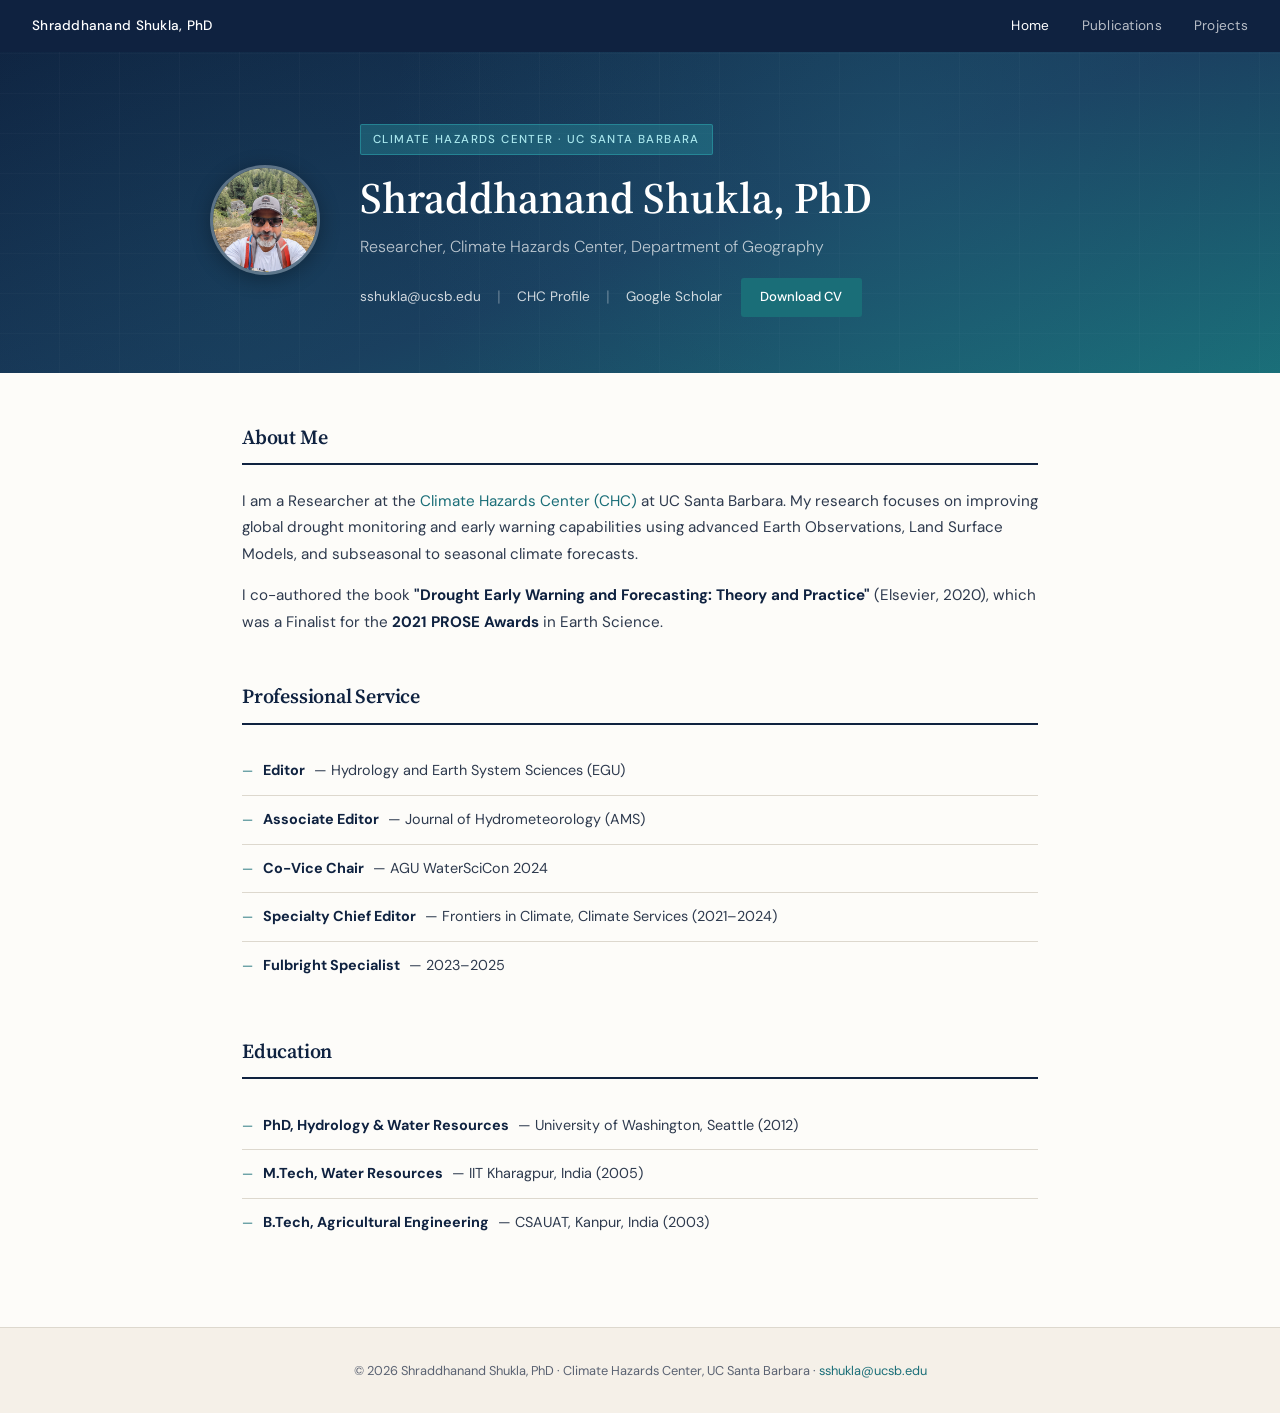
==== commit ea841126: "Minor changes in the index.html" ====
--- a/index.html
+++ b/index.html
@@ -29,7 +29,7 @@
     <div>
       <div class="hero-tag">Climate Hazards Center · UC Santa Barbara</div>
       <h1>Shraddhanand Shukla, PhD</h1>
-      <div class="hero-subtitle">Researcher, Department of Geography</div>
+      <div class="hero-subtitle">Researcher, Climate Hazards Center, Department of Geography</div>
       <div style="display:flex;gap:1rem;flex-wrap:wrap;margin-top:1.1rem;align-items:center;">
         <a href="mailto:sshukla@ucsb.edu"
            style="color:rgba(255,255,255,0.8);font-size:0.85rem;text-decoration:none;">
